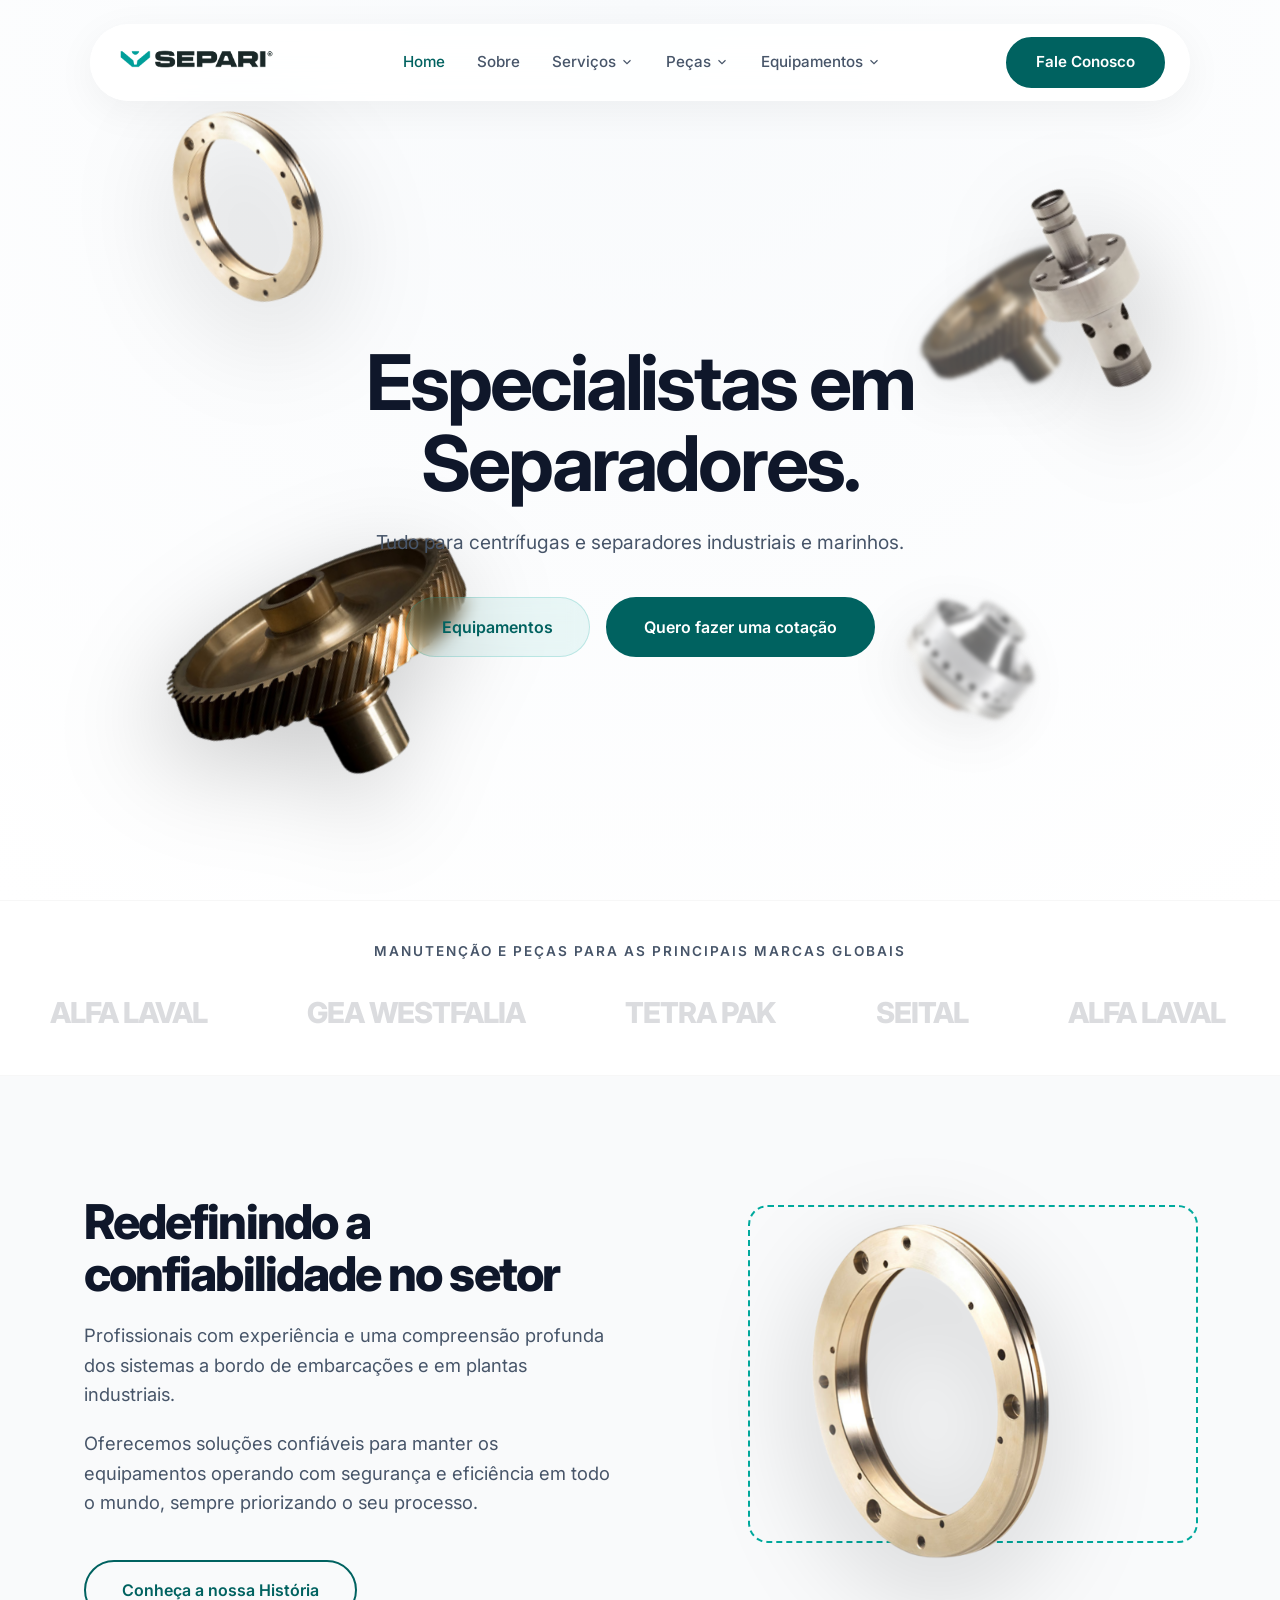
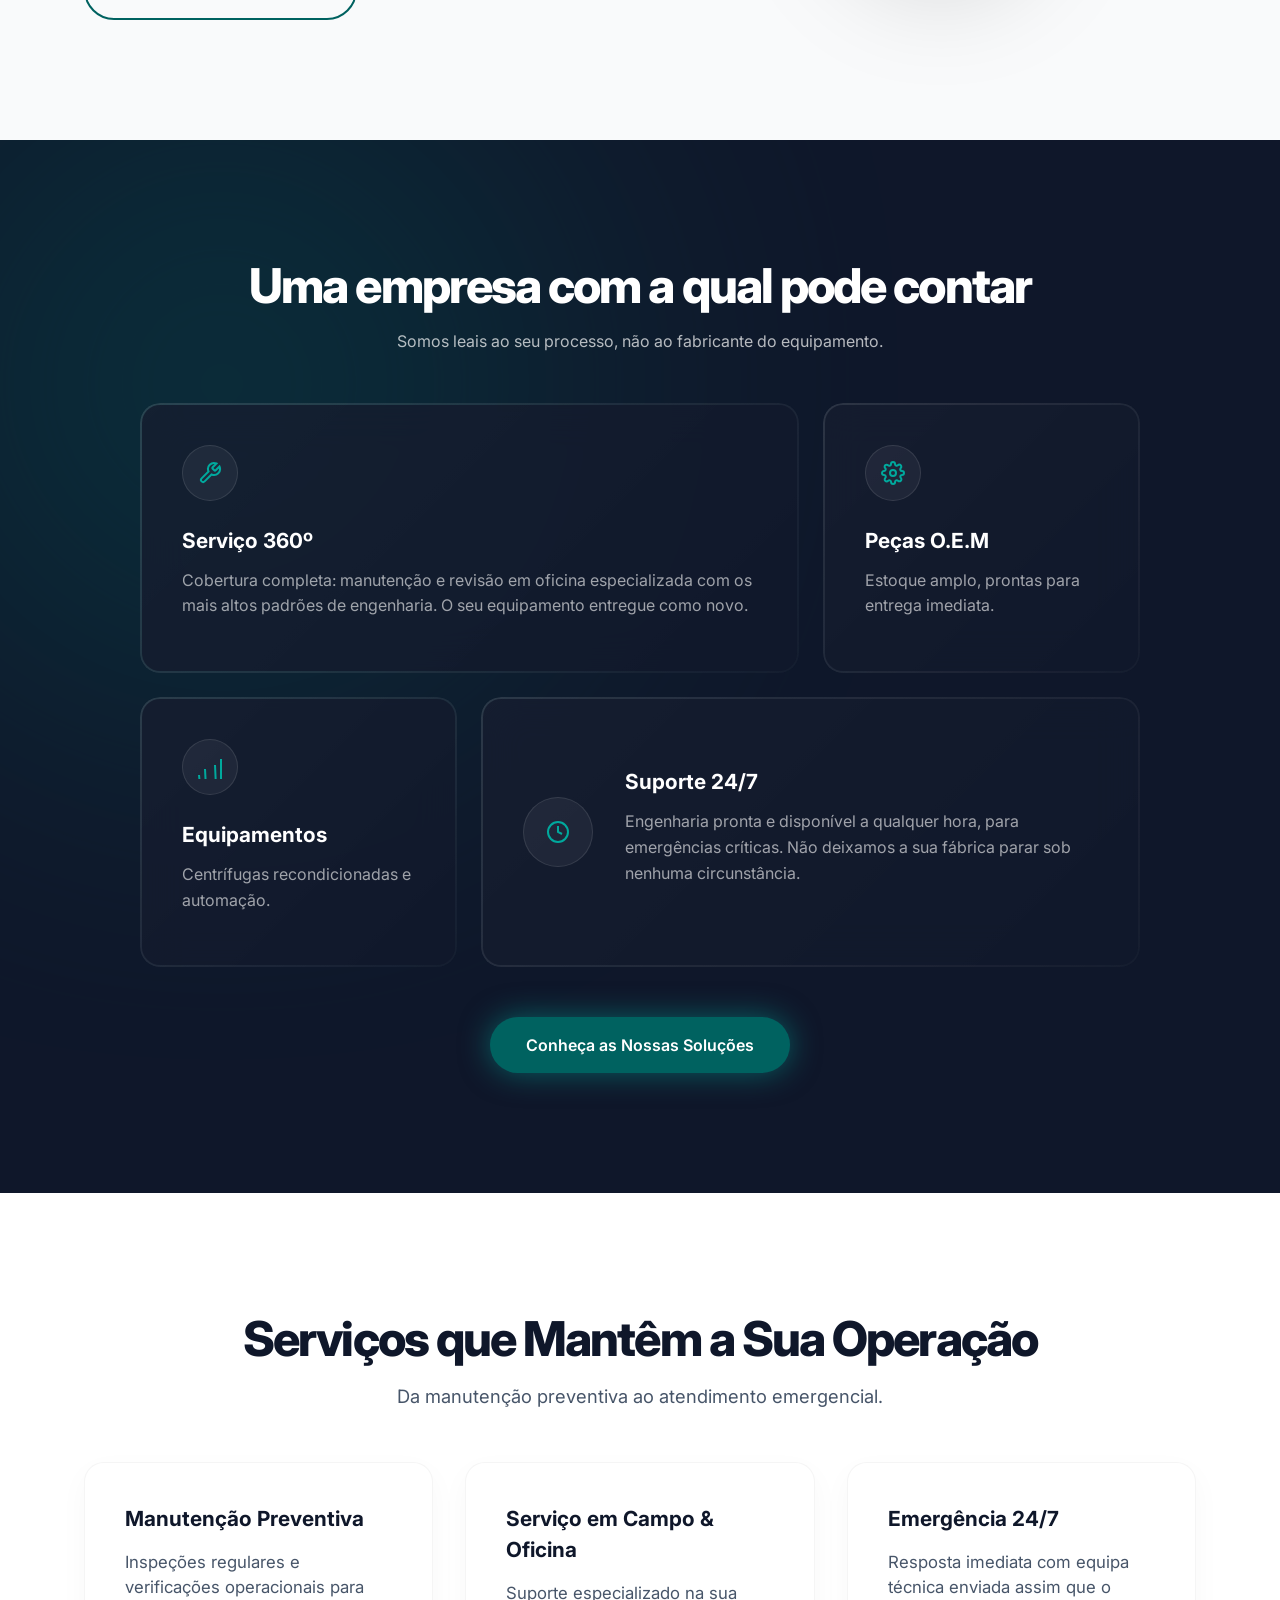
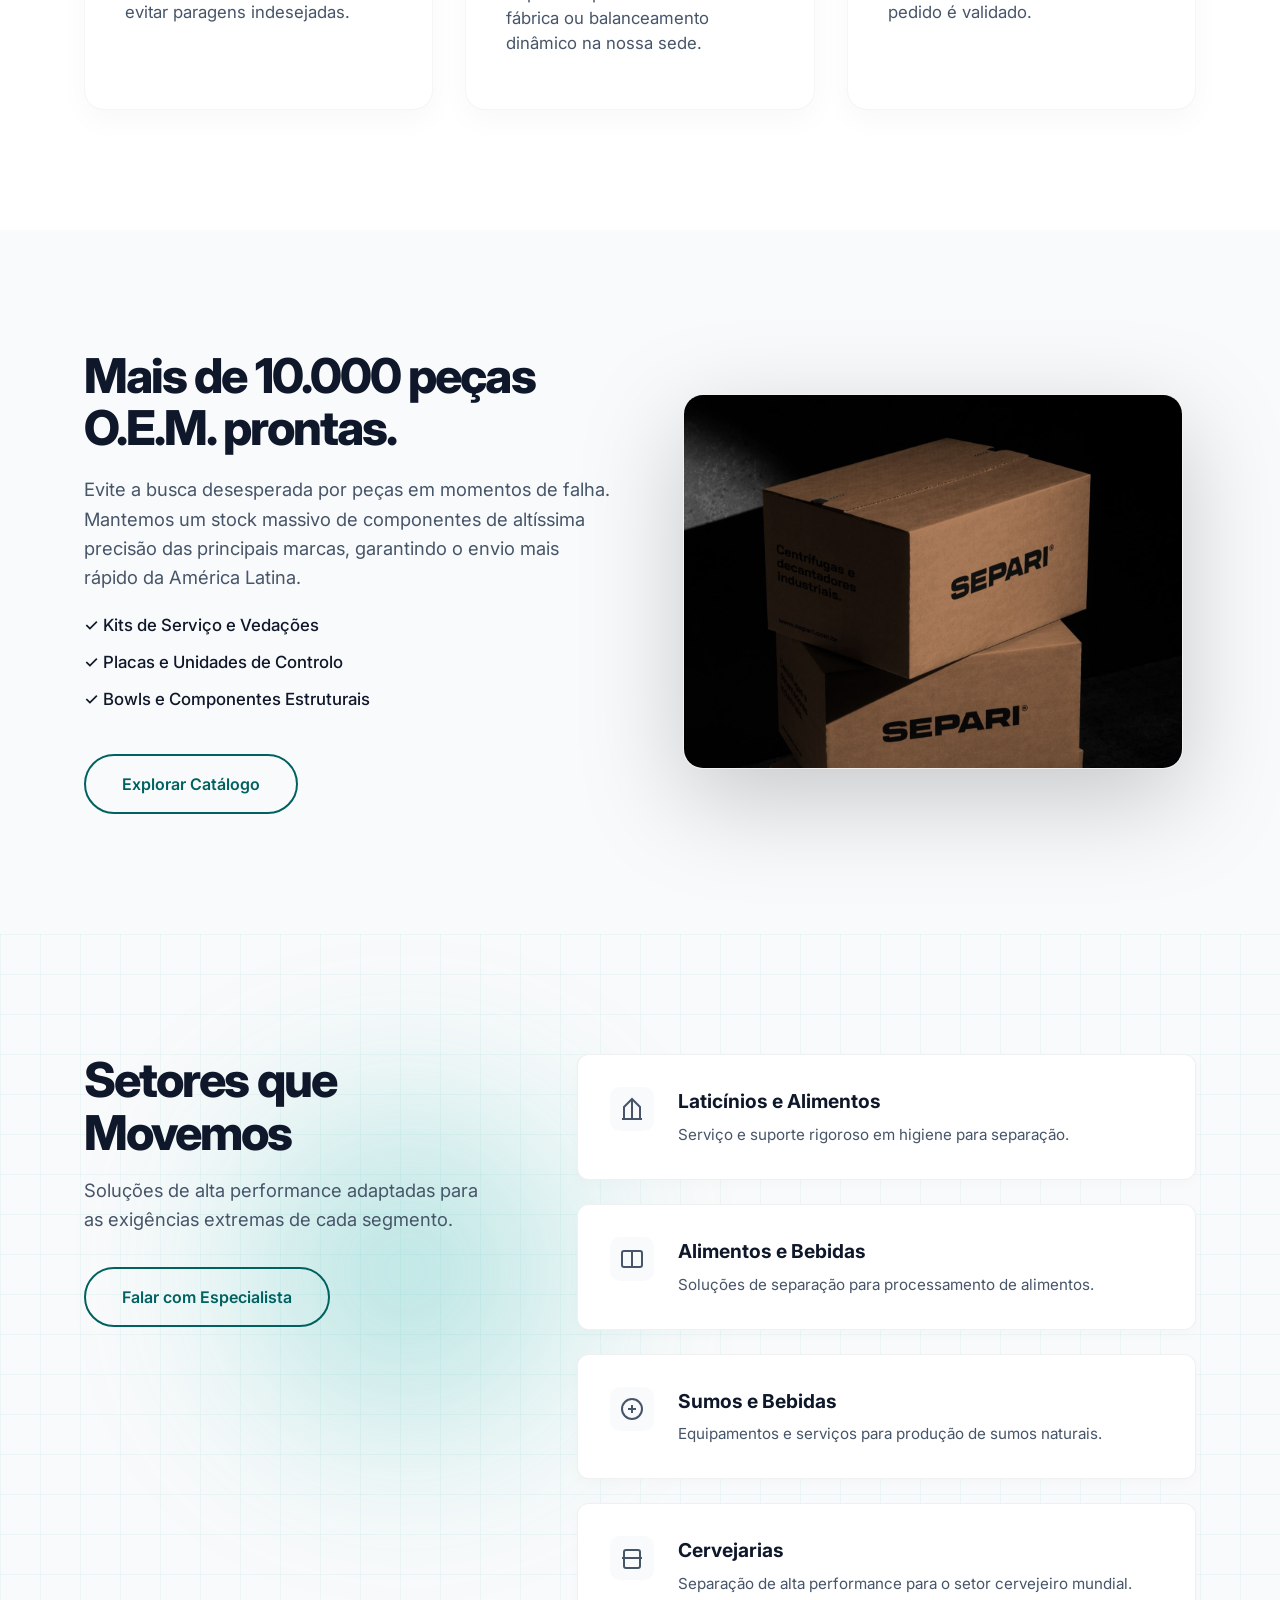
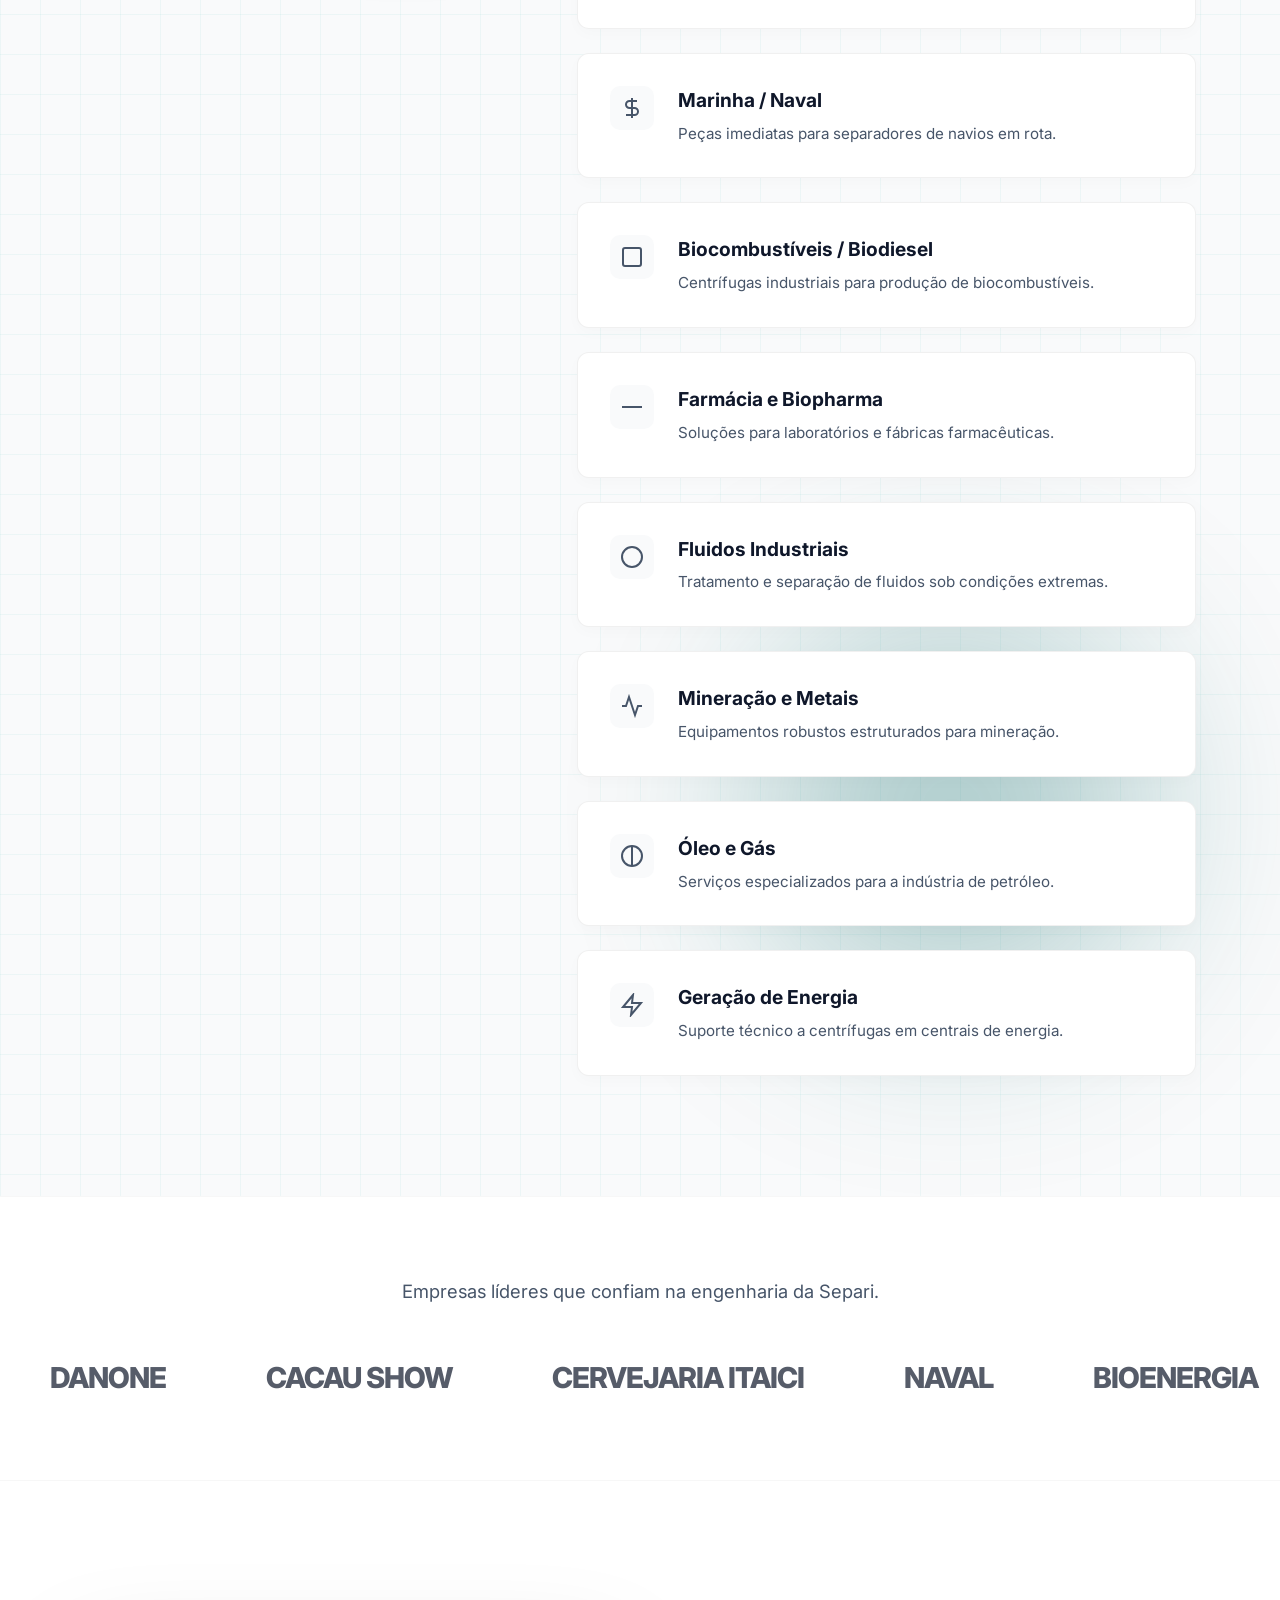
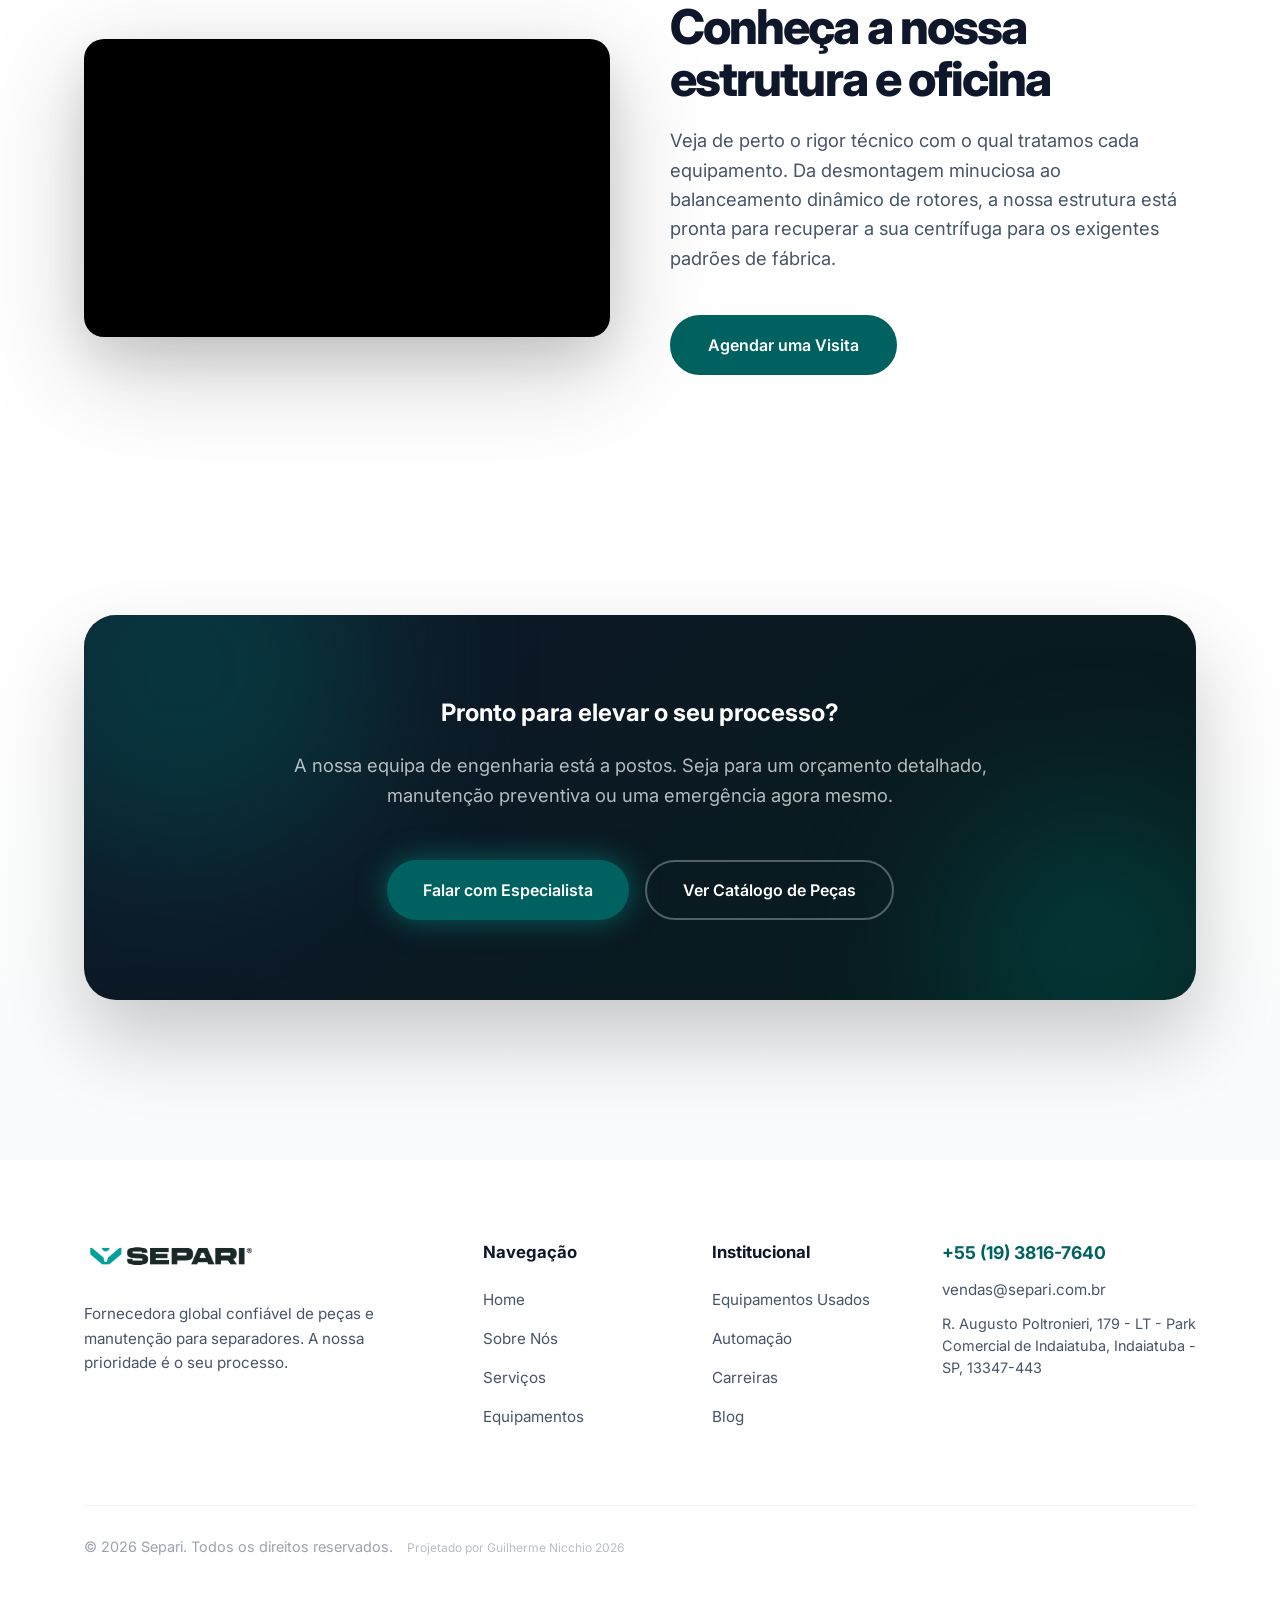
==== index.html @ a2885249 "first" ====
<!DOCTYPE html>
<html lang="pt-BR">
<head>
    <meta charset="UTF-8">
    <meta name="viewport" content="width=device-width, initial-scale=1.0">
    <title>Separi</title>
    <link href="https://fonts.googleapis.com/css2?family=Inter:wght@300;400;500;600;700;800&display=swap" rel="stylesheet">
    <link rel="stylesheet" href="style.css">
</head>
<body>

    <header class="navbar-wrapper">
        <div class="navbar" id="main-nav">
            <div class="logo">
                <a href="index.html"><img src="Separi-logo1.png" alt="Separi Logo"></a>
            </div>
            
            <nav class="nav-links" id="nav-links">
                <a href="index.html" class="nav-item" style="color: var(--teal-dark);">Home</a>
                <a href="sobre.html" class="nav-item">Sobre</a>
                
                <div class="dropdown">
                    <div class="nav-item dropdown-toggle">
                        <a href="servicos.html">Serviços</a>
                        <svg width="14" height="14" viewBox="0 0 24 24" fill="none" stroke="currentColor" stroke-width="2" class="caret"><polyline points="6 9 12 15 18 9"></polyline></svg>
                    </div>
                    <div class="dropdown-menu">
                        <a href="servicos.html#preventiva">Manutenção Preventiva</a>
                        <a href="servicos.html#revisao">Revisão Geral</a>
                        <a href="servicos.html#campo-oficina">Campo & Oficina</a>
                        <a href="servicos.html#emergencia">Emergência 24/7</a>
                    </div>
                </div>

                <div class="dropdown">
                    <div class="nav-item dropdown-toggle">
                        <a href="equipamentos.html#pecas">Peças</a>
                        <svg width="14" height="14" viewBox="0 0 24 24" fill="none" stroke="currentColor" stroke-width="2" class="caret"><polyline points="6 9 12 15 18 9"></polyline></svg>
                    </div>
                    <div class="dropdown-menu">
                        <a href="equipamentos.html#pecas">Alfa Laval</a>
                        <a href="equipamentos.html#pecas">GEA Westfalia</a>
                        <a href="equipamentos.html#pecas">Tetra Pak</a>
                        <a href="equipamentos.html#pecas">Seital</a>
                    </div>
                </div>
                
                <div class="dropdown">
                    <div class="nav-item dropdown-toggle">
                        <a href="equipamentos.html">Equipamentos</a>
                        <svg width="14" height="14" viewBox="0 0 24 24" fill="none" stroke="currentColor" stroke-width="2" class="caret"><polyline points="6 9 12 15 18 9"></polyline></svg>
                    </div>
                    <div class="dropdown-menu">
                        <a href="equipamentos.html#recondicionados">Recondicionados</a>
                        <a href="equipamentos.html#locacao">Locação de Bowls</a>
                        <a href="equipamentos.html#automacao">Automação</a>
                    </div>
                </div>

                <a href="https://wa.me/551938167640" target="_blank" class="btn btn-primary btn-sm mobile-only-btn">Fale Conosco</a>
            </nav>

            <div class="nav-actions">
                <a href="https://wa.me/551938167640" target="_blank" class="btn btn-primary btn-sm desktop-only-btn">Fale Conosco</a>
            </div>

            <div class="menu-toggle" id="mobile-menu">
                <span class="bar"></span>
                <span class="bar"></span>
                <span class="bar"></span>
            </div>
        </div>
    </header>

    <section id="home" class="hero">
        <div class="parallax-wrapper wrap-a parallax" data-speed="-1.2">
            <img src="5.jpg" alt="Peça 1" class="floating-img float-1 shadow-deep" style="border-radius: 50%;">
        </div>
        <div class="parallax-wrapper wrap-b parallax" data-speed="1.5">
            <img src="2.png" alt="Peça 2" class="floating-img float-2 shadow-deep blur-sm">
        </div>
        <div class="parallax-wrapper wrap-c parallax" data-speed="-1.8">
            <img src="2.png" alt="Peça 3" class="floating-img float-3 shadow-deep">
        </div>
        <div class="parallax-wrapper wrap-d parallax" data-speed="1.2">
            <img src="6.png" alt="Peça 4" class="floating-img float-4 shadow-deep">
        </div>
        <div class="parallax-wrapper wrap-e parallax" data-speed="0.8">
            <img src="3.png" alt="Peça Decorativa" class="floating-img float-1 shadow-deep blur-sm">
        </div>

        <div class="container hero-content">
            <div class="hero-text reveal">
                <h1>Especialistas em Separadores.</h1>
                <p>Tudo para centrífugas e separadores industriais e marinhos.</p>
                <div class="hero-ctas mt-20">
                    <a href="equipamentos.html" class="btn btn-glass highlight">Equipamentos</a>
                    <a href="https://wa.me/551938167640" target="_blank" class="btn btn-primary">Quero fazer uma cotação</a>
                </div>
            </div>
        </div>
    </section>

    <section class="brands-carousel">
        <div class="container">
            <p class="carousel-title reveal">Manutenção e peças para as principais marcas globais</p>
        </div>
        <div class="carousel-track-container reveal">
            <div class="carousel-track">
                <div class="carousel-content">
                    <div class="brand-item">ALFA LAVAL</div>
                    <div class="brand-item">GEA WESTFALIA</div>
                    <div class="brand-item">TETRA PAK</div>
                    <div class="brand-item">SEITAL</div>
                </div>
                <div class="carousel-content">
                    <div class="brand-item">ALFA LAVAL</div>
                    <div class="brand-item">GEA WESTFALIA</div>
                    <div class="brand-item">TETRA PAK</div>
                    <div class="brand-item">SEITAL</div>
                </div>
            </div>
        </div>
    </section>

    <section id="sobre" class="section-padding bg-gray-light">
        <div class="container grid-2 align-center reveal gap-60">
            <div class="text-block">
                <h2 class="section-title">Redefinindo a confiabilidade no setor</h2>
                <p class="text-lg mt-20">Profissionais com experiência e uma compreensão profunda dos sistemas a bordo de embarcações e em plantas industriais.</p>
                <p class="text-lg mt-20">Oferecemos soluções confiáveis para manter os equipamentos operando com segurança e eficiência em todo o mundo, sempre priorizando o seu processo.</p>
                <a href="sobre.html" class="btn btn-outline mt-30 w-100-mobile">Conheça a nossa História</a>
            </div>
            <div class="about-image-wrapper">
                <img src="5.jpg" alt="Estrutura Separi" class="about-main-img shadow-deep">
                <div class="about-decorator"></div>
            </div>
        </div>
    </section>

    <section id="valor" class="value-prop section-padding">
        <div class="value-bg-shape"></div>
        <div class="container value-container">
            <div class="value-text reveal text-center">
                <h2 class="section-title text-white">Uma empresa com a qual pode contar</h2>
                <p class="text-white-muted mb-50 max-width-text">Somos leais ao seu processo, não ao fabricante do equipamento.</p>
            </div>

            <div class="bento-grid bento-staggered" id="home-bento">
                <div class="bento-item bento-large reveal glass-panel card-stagger-1" style="transition-delay: 0.1s;">
                    <div class="bento-content">
                        <div class="icon-circle"><svg viewBox="0 0 24 24" fill="none" stroke="currentColor" stroke-width="2"><path d="M14.7 6.3a1 1 0 0 0 0 1.4l1.6 1.6a1 1 0 0 0 1.4 0l3.77-3.77a6 6 0 0 1-7.94 7.94l-6.91 6.91a2.12 2.12 0 0 1-3-3l6.91-6.91a6 6 0 0 1 7.94-7.94l-3.76 3.76z"></path></svg></div>
                        <h3>Serviço 360º</h3>
                        <p>Cobertura completa: manutenção e revisão em oficina especializada com os mais altos padrões de engenharia. O seu equipamento entregue como novo.</p>
                    </div>
                    <div class="bento-glow"></div>
                </div>

                <div class="bento-item bento-small-1 reveal glass-panel card-stagger-2" style="transition-delay: 0.2s;">
                    <div class="bento-content">
                        <div class="icon-circle"><svg viewBox="0 0 24 24" fill="none" stroke="currentColor" stroke-width="2"><circle cx="12" cy="12" r="3"></circle><path d="M19.4 15a1.65 1.65 0 0 0 .33 1.82l.06.06a2 2 0 0 1 0 2.83 2 2 0 0 1-2.83 0l-.06-.06a1.65 1.65 0 0 0-1.82-.33 1.65 1.65 0 0 0-1 1.51V21a2 2 0 0 1-2 2 2 2 0 0 1-2-2v-.09A1.65 1.65 0 0 0 9 19.4a1.65 1.65 0 0 0-1.82.33l-.06.06a2 2 0 0 1-2.83 0 2 2 0 0 1 0-2.83l.06-.06a1.65 1.65 0 0 0 .33-1.82 1.65 1.65 0 0 0-1.51-1H3a2 2 0 0 1-2-2 2 2 0 0 1 2-2h.09A1.65 1.65 0 0 0 4.6 9a1.65 1.65 0 0 0-.33-1.82l-.06-.06a2 2 0 0 1 0-2.83 2 2 0 0 1 2.83 0l.06.06a1.65 1.65 0 0 0 1.82.33H9a1.65 1.65 0 0 0 1-1.51V3a2 2 0 0 1 2-2 2 2 0 0 1 2 2v.09a1.65 1.65 0 0 0 1 1.51 1.65 1.65 0 0 0 1.82-.33l.06-.06a2 2 0 0 1 2.83 0 2 2 0 0 1 0 2.83l-.06.06a1.65 1.65 0 0 0-.33 1.82V9a1.65 1.65 0 0 0 1.51 1H21a2 2 0 0 1 2 2 2 2 0 0 1-2 2h-.09a1.65 1.65 0 0 0-1.51 1z"></path></svg></div>
                        <h3>Peças O.E.M</h3>
                        <p>Estoque amplo, prontas para entrega imediata.</p>
                    </div>
                    <div class="bento-glow"></div>
                </div>

                <div class="bento-item bento-small-2 reveal glass-panel card-stagger-3" style="transition-delay: 0.3s;">
                    <div class="bento-content">
                        <div class="icon-circle"><svg viewBox="0 0 24 24" fill="none" stroke="currentColor" stroke-width="2"><polyline points="23 4 23 140 17 10"></polyline><polyline points="1 20 14 146 7 14"></polyline><path d="M3.51 9a9 9 0 4 5 20.49 15"></path></svg></div>
                        <h3>Equipamentos</h3>
                        <p>Centrífugas recondicionadas e automação.</p>
                    </div>
                    <div class="bento-glow"></div>
                </div>

                <div class="bento-item bento-wide reveal glass-panel card-stagger-4" style="transition-delay: 0.4s;">
                    <div class="bento-content flex-row">
                        <div class="icon-circle flex-shrink"><svg viewBox="0 0 24 24" fill="none" stroke="currentColor" stroke-width="2"><circle cx="12" cy="12" r="10"></circle><polyline points="12 6 12 12 16 14"></polyline></svg></div>
                        <div>
                            <h3>Suporte 24/7</h3>
                            <p>Engenharia pronta e disponível a qualquer hora, para emergências críticas. Não deixamos a sua fábrica parar sob nenhuma circunstância.</p>
                        </div>
                    </div>
                    <div class="bento-glow"></div>
                </div>
            </div>
            
            <div class="text-center mt-50 reveal" style="position: relative; z-index: 2;">
                <a href="servicos.html" class="btn btn-primary shadow-glow w-100-mobile">Conheça as Nossas Soluções</a>
            </div>
        </div>
    </section>

    <section id="servicos" class="section-padding">
        <div class="container reveal">
            <div class="text-center mb-50">
                <h2 class="section-title">Serviços que Mantêm a Sua Operação</h2>
                <p class="max-width-text text-lg">Da manutenção preventiva ao atendimento emergencial.</p>
            </div>
            <div class="grid-3">
                <div class="webflow-card border-hover">
                    <h4>Manutenção Preventiva</h4>
                    <p>Inspeções regulares e verificações operacionais para evitar paragens indesejadas.</p>
                </div>
                <div class="webflow-card border-hover">
                    <h4>Serviço em Campo & Oficina</h4>
                    <p>Suporte especializado na sua fábrica ou balanceamento dinâmico na nossa sede.</p>
                </div>
                <div class="webflow-card border-hover">
                    <h4>Emergência 24/7</h4>
                    <p>Resposta imediata com equipa técnica enviada assim que o pedido é validado.</p>
                </div>
            </div>
        </div>
    </section>

    <section id="pecas" class="section-padding bg-gray-light">
        <div class="container grid-2 align-center reveal gap-60">
            <div class="text-block">
                <h2 class="section-title">Mais de 10.000 peças O.E.M. prontas.</h2>
                <p class="text-lg mt-20">Evite a busca desesperada por peças em momentos de falha. Mantemos um stock massivo de componentes de altíssima precisão das principais marcas, garantindo o envio mais rápido da América Latina.</p>
                <div class="checklist mt-20">
                    <p>✓ Kits de Serviço e Vedações</p>
                    <p>✓ Placas e Unidades de Controlo</p>
                    <p>✓ Bowls e Componentes Estruturais</p>
                </div>
                <a href="https://wa.me/551938167640" target="_blank" class="btn btn-outline mt-30 w-100-mobile">Explorar Catálogo</a>
            </div>
            <div class="image-block proportion-box border-dark shadow-deep">
                <div class="placeholder-art">
                    <img src="caixa.jpg" alt="Peças Separi" width="100%" style="object-fit: cover; height: 100%;">
                </div>
            </div>
        </div>
    </section>

    <section id="setores" class="section-padding relative-section" style="overflow: visible;">
        <div class="bg-layer" style="position: absolute; inset: 0; overflow: hidden; z-index: 0;">
            <div class="sectors-bg-pattern"></div>
            <div class="tech-orb tech-orb-1"></div>
            <div class="tech-orb tech-orb-2"></div>
        </div>

        <div class="container sectors-sticky-layout relative-z">
            <div class="sticky-sidebar reveal">
                <h2 class="section-title">Setores que Movemos</h2>
                <p class="text-lg">Soluções de alta performance adaptadas para as exigências extremas de cada segmento.</p>
                <a href="https://wa.me/551938167640" target="_blank" class="btn btn-outline mt-20 hidden-mobile">Falar com Especialista</a>
            </div>

            <div class="scrolling-content">
                <div class="sector-list-item scroll-glow-item">
                    <div class="icon-svg"><svg viewBox="0 0 24 24" fill="none" stroke="currentColor" stroke-width="2"><path d="M2 22h20"></path><path d="M12 2v20"></path><path d="M4 22V10l8-8 8 8v12"></path></svg></div>
                    <div><h4>Laticínios e Alimentos</h4><p>Serviço e suporte rigoroso em higiene para separação.</p></div>
                </div>
                <div class="sector-list-item scroll-glow-item">
                    <div class="icon-svg"><svg viewBox="0 0 24 24" fill="none" stroke="currentColor" stroke-width="2"><rect x="2" y="4" width="20" height="16" rx="2"></rect><path d="M12 4v16"></path></svg></div>
                    <div><h4>Alimentos e Bebidas</h4><p>Soluções de separação para processamento de alimentos.</p></div>
                </div>
                <div class="sector-list-item scroll-glow-item">
                    <div class="icon-svg"><svg viewBox="0 0 24 24" fill="none" stroke="currentColor" stroke-width="2"><circle cx="12" cy="12" r="10"></circle><path d="M12 8v8"></path><path d="M8 12h8"></path></svg></div>
                    <div><h4>Sumos e Bebidas</h4><p>Equipamentos e serviços para produção de sumos naturais.</p></div>
                </div>
                <div class="sector-list-item scroll-glow-item">
                    <div class="icon-svg"><svg viewBox="0 0 24 24" fill="none" stroke="currentColor" stroke-width="2"><path d="M2 12h20"></path><path d="M20 12v8a2 2 0 0 1-2 2H6a2 2 0 0 1-2-2v-8"></path><path d="M4 12V6a2 2 0 0 1 2-2h12a2 2 0 0 1 2 2v6"></path></svg></div>
                    <div><h4>Cervejarias</h4><p>Separação de alta performance para o setor cervejeiro mundial.</p></div>
                </div>
                <div class="sector-list-item scroll-glow-item">
                    <div class="icon-svg"><svg viewBox="0 0 24 24" fill="none" stroke="currentColor" stroke-width="2"><path d="M12 2v20"></path><path d="M17 5H9.5a3.5 3.5 0 0 0 0 7h5a3.5 3.5 0 0 1 0 7H6"></path></svg></div>
                    <div><h4>Marinha / Naval</h4><p>Peças imediatas para separadores de navios em rota.</p></div>
                </div>
                <div class="sector-list-item scroll-glow-item">
                    <div class="icon-svg"><svg viewBox="0 0 24 24" fill="none" stroke="currentColor" stroke-width="2"><rect x="3" y="3" width="18" height="18" rx="2" ry="2"></rect></svg></div>
                    <div><h4>Biocombustíveis / Biodiesel</h4><p>Centrífugas industriais para produção de biocombustíveis.</p></div>
                </div>
                <div class="sector-list-item scroll-glow-item">
                    <div class="icon-svg"><svg viewBox="0 0 24 24" fill="none" stroke="currentColor" stroke-width="2"><path d="M2 12h20"></path><path d="M2 12h20"></path></svg></div>
                    <div><h4>Farmácia e Biopharma</h4><p>Soluções para laboratórios e fábricas farmacêuticas.</p></div>
                </div>
                <div class="sector-list-item scroll-glow-item">
                    <div class="icon-svg"><svg viewBox="0 0 24 24" fill="none" stroke="currentColor" stroke-width="2"><circle cx="12" cy="12" r="10"></circle></svg></div>
                    <div><h4>Fluidos Industriais</h4><p>Tratamento e separação de fluidos sob condições extremas.</p></div>
                </div>
                <div class="sector-list-item scroll-glow-item">
                    <div class="icon-svg"><svg viewBox="0 0 24 24" fill="none" stroke="currentColor" stroke-width="2"><polyline points="22 12 18 12 15 21 9 3 6 12 2 12"></polyline></svg></div>
                    <div><h4>Mineração e Metais</h4><p>Equipamentos robustos estruturados para mineração.</p></div>
                </div>
                <div class="sector-list-item scroll-glow-item">
                    <div class="icon-svg"><svg viewBox="0 0 24 24" fill="none" stroke="currentColor" stroke-width="2"><circle cx="12" cy="12" r="10"></circle><path d="M12 2v20"></path></svg></div>
                    <div><h4>Óleo e Gás</h4><p>Serviços especializados para a indústria de petróleo.</p></div>
                </div>
                <div class="sector-list-item scroll-glow-item">
                    <div class="icon-svg"><svg viewBox="0 0 24 24" fill="none" stroke="currentColor" stroke-width="2"><polygon points="13 2 3 14 12 14 11 22 21 10 12 10 13 2"></polygon></svg></div>
                    <div><h4>Geração de Energia</h4><p>Suporte técnico a centrífugas em centrais de energia.</p></div>
                </div>
            </div>
        </div>
    </section>

    <section class="brands-carousel bg-gray-light" style="padding: 80px 0;">
        <div class="container">
            <p class="text-center mb-50 reveal max-width-text text-lg">Empresas líderes que confiam na engenharia da Separi.</p>
        </div>
        <div class="carousel-track-container reveal">
            <div class="carousel-track track-clients">
                <div class="carousel-content">
                    <div class="client-item">DANONE</div>
                    <div class="client-item">CACAU SHOW</div>
                    <div class="client-item">CERVEJARIA ITAICI</div>
                    <div class="client-item">NAVAL</div>
                    <div class="client-item">BIOENERGIA</div>
                </div>
                <div class="carousel-content">
                    <div class="client-item">DANONE</div>
                    <div class="client-item">CACAU SHOW</div>
                    <div class="client-item">CERVEJARIA ITAICI</div>
                    <div class="client-item">NAVAL</div>
                    <div class="client-item">BIOENERGIA</div>
                </div>
            </div>
        </div>
    </section>

    <section id="video-tour" class="section-padding">
        <div class="container grid-2 align-center gap-60 reveal">
            <div class="video-container shadow-deep">
                <iframe src="" title="YouTube video player" frameborder="0" allow="accelerometer; autoplay; clipboard-write; encrypted-media; gyroscope; picture-in-picture; web-share" referrerpolicy="strict-origin-when-cross-origin" allowfullscreen></iframe>
            </div>
            <div class="text-block">
                <h2 class="section-title">Conheça a nossa estrutura e oficina</h2>
                <p class="text-lg mt-20">Veja de perto o rigor técnico com o qual tratamos cada equipamento. Da desmontagem minuciosa ao balanceamento dinâmico de rotores, a nossa estrutura está pronta para recuperar a sua centrífuga para os exigentes padrões de fábrica.</p>
                <a href="https://wa.me/551938167640" target="_blank" class="btn btn-primary mt-30 w-100-mobile">Agendar uma Visita</a>
            </div>
        </div>
    </section>

    <section id="contato" class="final-cta-wrapper section-padding">
        <div class="container">
            <div class="cta-overlay-card reveal">
                <div class="cta-content">
                    <h2 class="text-white">Pronto para elevar o seu processo?</h2>
                    <p class="text-white-muted text-lg mt-20 max-width-text">A nossa equipa de engenharia está a postos. Seja para um orçamento detalhado, manutenção preventiva ou uma emergência agora mesmo.</p>
                    <div class="cta-buttons mt-50">
                        <a href="https://wa.me/551938167640" target="_blank" class="btn btn-primary shadow-glow w-100-mobile">Falar com Especialista</a>
                        <a href="equipamentos.html#pecas" class="btn btn-outline-light w-100-mobile">Ver Catálogo de Peças</a>
                    </div>
                </div>
                <div class="cta-decoration">
                    <div class="circle-dec circle-1"></div>
                    <div class="circle-dec circle-2"></div>
                </div>
            </div>
        </div>
    </section>

    <footer class="site-footer">
        <div class="container">
            <div class="footer-grid">
                <div class="footer-brand">
                    <img src="Separi-logo1.png" alt="Separi Logo" class="footer-logo">
                    <p>Fornecedora global confiável de peças e manutenção para separadores. A nossa prioridade é o seu processo.</p>
                </div>
                
                <div class="footer-links">
                    <h4>Navegação</h4>
                    <a href="index.html">Home</a>
                    <a href="sobre.html">Sobre Nós</a>
                    <a href="servicos.html">Serviços</a>
                    <a href="equipamentos.html">Equipamentos</a>
                </div>

                <div class="footer-links">
                    <h4>Institucional</h4>
                    <a href="equipamentos.html#recondicionados">Equipamentos Usados</a>
                    <a href="equipamentos.html#automacao">Automação</a>
                    <a href="#">Carreiras</a>
                    <a href="#">Blog</a>
                </div>

                <div class="footer-contact">
                   
                    <p><a href="https://wa.me/551938167640" target="_blank" style="color: var(--teal-dark); font-size: 1.1rem; font-weight: 700;">+55 (19) 3816-7640</a></p>
                    <p>vendas@separi.com.br</p>
                    <p style="font-size: 0.9rem;">R. Augusto Poltronieri, 179 - LT - Park Comercial de Indaiatuba, Indaiatuba - SP, 13347-443</p>
                </div>
            </div>
            
            <div class="footer-bottom">
                <p>© 2026 Separi. Todos os direitos reservados. <span class="footer-credit">Projetado por Guilherme Nicchio 2026</span></p>
            </div>
        </div>
    </footer>

    <script src="script.js"></script>
</body>
</html>
---- style.css ----
/* --- VARIÁVEIS E BASE --- */
:root {
    --teal-dark: #006260;
    --teal-light: #00A99D;
    --cream: #F4F0E6;
    --gray-light: #F9FAFB; 
    --grey-dark: #0F172A;
    --white: #ffffff;
    --text-light: #475569;
    --radius-xl: 32px;
    --radius-lg: 20px;
    --radius-md: 12px;
    --radius-pill: 100px;
}

* { margin: 0; padding: 0; box-sizing: border-box; font-family: 'Inter', sans-serif; }
body { background-color: var(--white); color: var(--grey-dark); line-height: 1.5; scroll-behavior: smooth;}
a { text-decoration: none; color: inherit; }
p { margin-bottom: 12px; }

/* UTILS */
.container { max-width: 1240px; margin: 0 auto; padding: 0 5%; }
.section-padding { padding: 120px 0; }
.bg-white { background-color: var(--white); }
.bg-gray-light { background-color: var(--gray-light); }
.bg-grey-dark { background-color: var(--grey-dark); }
.text-center { text-align: center; }
.text-left { text-align: left !important; }
.font-semibold { font-weight: 600; }
.mt-20 { margin-top: 20px; }
.mt-30 { margin-top: 30px; }
.mt-50 { margin-top: 50px; }
.mb-20 { margin-bottom: 20px; }
.mb-30 { margin-bottom: 30px; }
.mb-50 { margin-bottom: 50px; }
.p-40 { padding: 40px; }
.text-lg { font-size: 1.15rem; line-height: 1.6; color: var(--text-light); }
.max-width-text { max-width: 750px; margin-left: auto; margin-right: auto; }
.text-white { color: var(--white); }
.text-white-muted { color: rgba(255,255,255,0.7); }
.text-grey-dark { color: var(--grey-dark); }
.text-teal-dark { color: var(--teal-dark); }
.relative-section { position: relative; overflow: hidden; }
.relative-z { position: relative; z-index: 2; }
.justify-start { justify-content: flex-start !important; }

/* Visibilidade Desktop/Mobile */
.mobile-only-btn { display: none !important; }
.desktop-only-btn { display: inline-flex !important; }
.show-mobile-only { display: none; }
.hidden-mobile { display: inline-flex; }

/* --- TIPOGRAFIA --- */
h1, h2, h3, h4 { color: var(--grey-dark); }
h1 span { color: var(--teal-dark); }
.section-title { font-size: clamp(2.2rem, 4vw, 3rem); font-weight: 800; margin-bottom: 16px; letter-spacing: -0.04em; line-height: 1.1;}
.text-gradient { background: linear-gradient(135deg, var(--teal-light), var(--teal-dark)); -webkit-background-clip: text; -webkit-text-fill-color: transparent; }

/* --- COMPONENTES --- */
.badge-outline { display: inline-block; padding: 6px 16px; border: 1px solid rgba(0, 169, 157, 0.3); color: var(--teal-dark); font-size: 0.85rem; font-weight: 600; text-transform: uppercase; letter-spacing: 1px; border-radius: var(--radius-pill); background: rgba(0, 169, 157, 0.05); }
.check-svg { width: 20px; height: 20px; color: var(--teal-dark); margin-right: 8px; vertical-align: middle;}

/* --- BOTÕES --- */
.btn { display: inline-flex; align-items: center; justify-content: center; padding: 16px 36px; border-radius: var(--radius-pill); font-weight: 600; transition: all 0.3s cubic-bezier(0.4, 0, 0.2, 1); cursor: pointer; text-align: center;}
.btn-sm { padding: 12px 28px; font-size: 0.95rem; }
.btn-primary { background-color: var(--teal-dark); color: var(--white); border: 2px solid var(--teal-dark); }
.btn-primary:hover { background-color: var(--teal-light); border-color: var(--teal-light); transform: translateY(-3px); box-shadow: 0 10px 25px rgba(0, 169, 157, 0.2); }
.btn-outline { border: 2px solid var(--teal-dark); color: var(--teal-dark); background: transparent; }
.btn-outline:hover { background-color: var(--teal-dark); color: var(--white); }
.btn-outline-light { border: 2px solid rgba(255,255,255,0.3); color: var(--white); background: transparent; }
.btn-outline-light:hover { background-color: var(--white); color: var(--teal-dark); }
.shadow-glow { box-shadow: 0 0 30px rgba(0, 169, 157, 0.5); border: none; }
.shadow-glow:hover { box-shadow: 0 0 50px rgba(0, 169, 157, 0.8); transform: translateY(-3px);}
.btn-glass { background: rgba(255, 255, 255, 0.1); backdrop-filter: blur(10px); border: 1px solid rgba(255, 255, 255, 0.2); color: var(--teal-dark); }
.btn-glass.highlight { background: rgba(0, 169, 157, 0.08); border: 1px solid rgba(0, 169, 157, 0.2); }
.btn-glass:hover { background: rgba(0, 169, 157, 0.15); }

/* --- HEADER & MENU --- */
.navbar-wrapper { position: fixed; top: 24px; left: 0; width: 100%; z-index: 1000; display: flex; justify-content: center; pointer-events: none; transition: top 0.4s ease; }
.navbar { pointer-events: auto; background: rgba(255, 255, 255, 0.85); backdrop-filter: blur(20px); width: 90%; max-width: 1100px; padding: 12px 24px; border-radius: var(--radius-pill); display: flex; justify-content: space-between; align-items: center; box-shadow: 0 10px 40px rgba(0,0,0,0.05); border: 1px solid rgba(255,255,255,0.8); transition: all 0.4s cubic-bezier(0.16, 1, 0.3, 1); position: relative; }
.navbar.scrolled { width: 100%; max-width: 100%; border-radius: 0; padding: 16px 5%; border: none; border-bottom: 1px solid rgba(0,0,0,0.05); background: rgba(255, 255, 255, 0.95); }
.navbar-wrapper.scrolled-wrap { top: 0; }
.logo img { height: 30px; }
.nav-links { display: flex; gap: 32px; font-weight: 500; font-size: 0.95rem; color: var(--text-light); align-items: center; }
.menu-toggle { display: none; flex-direction: column; gap: 5px; cursor: pointer; padding: 5px; z-index: 1001; margin-left: auto; }
.menu-toggle .bar { width: 24px; height: 2px; background-color: var(--teal-dark); transition: 0.3s; border-radius: 2px;}

.nav-item { position: relative; color: var(--text-light); transition: 0.3s; padding: 10px 0; display: flex; align-items: center; gap: 4px; cursor: pointer;}
.nav-item::after { content: ''; position: absolute; width: 0; height: 2px; bottom: 5px; left: 0; background-color: var(--teal-dark); transition: width 0.3s ease; }
.nav-item:hover { color: var(--teal-dark); }
.nav-item:hover::after { width: 100%; }

.dropdown { position: relative; }
.dropdown-menu { position: absolute; top: 100%; left: 50%; transform: translate(-50%, 15px); min-width: 220px; background: var(--white); border-radius: var(--radius-md); box-shadow: 0 15px 40px rgba(0,0,0,0.1); opacity: 0; visibility: hidden; transition: all 0.3s ease; padding: 8px 0; border: 1px solid rgba(0,0,0,0.05); z-index: 100;}
.dropdown:hover .dropdown-menu { opacity: 1; visibility: visible; transform: translate(-50%, 0); }
.dropdown-menu a { display: block; padding: 12px 20px; color: var(--text-light); transition: 0.2s; font-size: 0.9rem; }
.dropdown-menu a:hover { background: var(--gray-light); color: var(--teal-dark); padding-left: 25px; }

/* --- HERO SECTIONS --- */
.hero { min-height: 100vh; display: flex; align-items: center; justify-content: center; background: radial-gradient(circle at center top, #F8FAFC 0%, var(--white) 100%); position: relative; overflow: hidden; padding-top: 100px; }
.hero-internal-dark { background: linear-gradient(135deg, var(--grey-dark) 0%, #0d2b2a 100%); min-height: 80vh; padding-top: 140px; padding-bottom: 60px; display: flex; align-items: center;}

.hero-content { position: relative; z-index: 10; display: flex; flex-direction: column; align-items: center; text-align: center; max-width: 900px; }
.hero-text h1 { font-size: clamp(3rem, 6vw, 4.8rem); line-height: 1.05; margin-bottom: 24px; letter-spacing: -0.04em; }
.hero-text p { font-size: 1.2rem; color: var(--text-light); margin-bottom: 40px; max-width: 650px; margin-inline: auto; }
.hero-ctas { display: flex; gap: 16px; justify-content: center; flex-wrap: wrap; width: 100%;}

.breadcrumbs { font-size: 0.95rem; color: rgba(255,255,255,0.6); font-weight: 500;}
.breadcrumbs a { transition: 0.3s; }
.breadcrumbs a:hover { color: var(--white); }
.breadcrumbs .separator { margin: 0 8px; opacity: 0.5; }
.breadcrumbs .current { color: var(--teal-light); }
.text-left-desktop { text-align: left; }
.max-width-text-left { max-width: 600px; }

/* CONTÊINER DA ANIMAÇÃO DE PARTÍCULAS */
.particle-container { position: absolute; right: 0; top: 50%; transform: translateY(-50%); width: 50%; max-width: 650px; aspect-ratio: 1/1; margin: 0; z-index: 1;}
#particleCanvas { width: 100%; height: 100%; display: block; cursor: crosshair;}

/* Imagens Flutuantes (Geral) - IMPORTANTE: z-index 0 e pointer-events none para não bugar o texto! */
.parallax-wrapper { position: absolute; z-index: 0; pointer-events: none; }
.floating-img { width: 100%; height: auto; max-width: 100%; }
.shadow-deep { filter: drop-shadow(0 30px 50px rgba(0,0,0,0.2)); }
.blur-sm { filter: drop-shadow(0 20px 30px rgba(0,0,0,0.1)) blur(2px); opacity: 0.7;}

/* Posições Home */
.wrap-a { width: clamp(150px, 20vw, 250px); top: 10%; left: 10%; transform: rotate(-15deg); }
.wrap-b { width: clamp(120px, 15vw, 180px); top: 25%; right: 15%; transform: rotate(10deg); }
.wrap-c { width: clamp(200px, 25vw, 320px); bottom: 10%; left: 12%; transform: rotate(20deg); }
.wrap-d { width: clamp(140px, 20vw, 240px); top: 18%; right: 5%; transform: rotate(-25deg); }
.wrap-e { width: clamp(100px, 12vw, 160px); bottom: 18%; right: 18%; transform: rotate(40deg); }

/* Posições Equipamentos (Desktop) */
.equip-wrap-a { top: 15%; right: 5%; width: clamp(200px, 25vw, 350px); }
.equip-wrap-b { bottom: 15%; right: 25%; width: clamp(150px, 20vw, 250px); }

@keyframes float1 { 0%, 100% { transform: translateY(0) rotate(0deg); } 50% { transform: translateY(-20px) rotate(4deg); } }
@keyframes float2 { 0%, 100% { transform: translateY(0) rotate(0deg); } 50% { transform: translateY(-15px) rotate(-6deg); } }
.float-1 { animation: float1 7s ease-in-out infinite; }
.float-2 { animation: float2 9s ease-in-out infinite 1s; }
.float-3 { animation: float2 8s ease-in-out infinite 0.5s reverse; }
.float-4 { animation: float1 6s ease-in-out infinite 2s; }

/* --- CARROSSEIS --- */
.brands-carousel { padding: 40px 0; overflow: hidden; border-top: 1px solid rgba(0,0,0,0.03); border-bottom: 1px solid rgba(0,0,0,0.03); background: var(--white);}
.carousel-title { text-align: center; color: var(--text-light); font-size: 0.85rem; text-transform: uppercase; letter-spacing: 2px; margin-bottom: 30px; font-weight: 600;}
.carousel-track-container { width: 100%; overflow: hidden; position: relative; }
.carousel-track { display: flex; width: max-content; animation: scrollCarousel 30s linear infinite; will-change: transform;}
.carousel-content { display: flex; } 
.brand-item { padding: 0 50px; font-size: clamp(1.4rem, 3vw, 1.8rem); font-weight: 800; color: var(--grey-dark); opacity: 0.15; letter-spacing: -1px; }
.track-clients { animation: scrollCarousel 35s linear infinite reverse; }
.client-item { padding: 0 50px; font-size: clamp(1.4rem, 3vw, 1.8rem); font-weight: 800; color: var(--grey-dark); opacity: 0.7; letter-spacing: -1px; }
@keyframes scrollCarousel { 0% { transform: translateX(0); } 100% { transform: translateX(-50%); } }

/* --- GRIDS GERAIS --- */
.grid-2 { display: grid; grid-template-columns: repeat(auto-fit, minmax(320px, 1fr)); gap: 60px; align-items: center; justify-items: center;}
.grid-3 { display: grid; grid-template-columns: repeat(auto-fit, minmax(280px, 1fr)); gap: 32px; }

.about-image-wrapper { position: relative; width: 100%; max-width: 500px; aspect-ratio: 4 / 3; display: flex; align-items: center; justify-content: center; margin: auto;}
.about-main-img { width: 85%; height: 100%; object-fit: cover; border-radius: var(--radius-lg); z-index: 2; position: relative;}
.about-decorator { position: absolute; top: 0; right: 0; width: 90%; height: 90%; border: 2px dashed var(--teal-light); border-radius: var(--radius-lg); z-index: 1; transform: translate(15px, -15px);}

/* --- BENTO GRID CORRIGIDO --- */
.value-prop { position: relative; background-color: var(--grey-dark); overflow: hidden; }
.value-bg-shape { position: absolute; top: -10%; left: -10%; width: 700px; height: 700px; background: var(--teal-dark); border-radius: 50%; filter: blur(150px); opacity: 0.3; z-index: 0; pointer-events: none;}
.value-container { position: relative; z-index: 1; }

.bento-grid { display: grid; grid-template-columns: repeat(12, 1fr); gap: 24px; max-width: 1000px; margin: 0 auto; }
.bento-item { position: relative; border-radius: var(--radius-lg); overflow: hidden; transition: transform 0.4s ease; padding: 2px; height: 100%; min-height: 240px;}

/* Configurações Matemáticas das Colunas (Soma = 12) */
#home-bento .bento-large { grid-column: span 8; }
#home-bento .bento-small-1 { grid-column: span 4; }
#home-bento .bento-small-2 { grid-column: span 4; }
#home-bento .bento-wide { grid-column: span 8; }

#sobre-bento .bento-small-1 { grid-column: span 6; }
#sobre-bento .bento-small-2 { grid-column: span 6; }
#sobre-bento .bento-wide { grid-column: span 12; }

.bento-large { grid-column: span 8; }
.bento-small-1, .bento-small-2 { grid-column: span 4; } 
.bento-wide { grid-column: span 12; } 

.glass-panel { background: rgba(255, 255, 255, 0.03); backdrop-filter: blur(20px); }
.bento-content { position: relative; z-index: 2; background: rgba(15, 23, 42, 0.8); border-radius: calc(var(--radius-lg) - 2px); padding: 40px; height: 100%; display: flex; flex-direction: column; align-items: flex-start;}
.bento-glow { position: absolute; inset: 0; background: linear-gradient(135deg, rgba(255,255,255,0.1), transparent); z-index: 1; transition: opacity 0.4s ease; border-radius: var(--radius-lg);}
.bento-item:hover { transform: translateY(-5px); }
.bento-item:hover .bento-glow { background: linear-gradient(135deg, rgba(0,169,157,0.8), transparent); }
.bento-item:hover .bento-content { background: rgba(15, 23, 42, 0.95); }

/* Ícones do Bento fixos (não amassam) */
.icon-circle { background: rgba(255,255,255,0.05); width: 56px; height: 56px; border-radius: 50%; display: flex; align-items: center; justify-content: center; margin-bottom: 24px; color: var(--teal-light); transition: 0.4s ease; border: 1px solid rgba(255,255,255,0.1); flex-shrink: 0;}
.icon-circle svg { width: 24px; height: 24px; display: block; flex-shrink: 0;}
.bento-item:hover .icon-circle { background: var(--teal-dark); color: var(--white); transform: scale(1.1) rotate(5deg);}
.bento-item h3 { color: var(--white); font-size: 1.3rem; margin-bottom: 12px; font-weight: 700;}
.bento-item p { color: rgba(255,255,255,0.6); font-size: 1rem; line-height: 1.6;}
.flex-row { flex-direction: row; align-items: center; gap: 32px; }
.flex-row .icon-circle { margin-bottom: 0; width: 70px; height: 70px;}

/* Pílulas de Valores */
.values-flex-wrap { display: flex; flex-wrap: wrap; gap: 12px; }
.value-pill { background: rgba(255,255,255,0.1); border: 1px solid rgba(255,255,255,0.2); padding: 16px 24px; border-radius: var(--radius-md); color: var(--white); font-size: 0.95rem; line-height: 1.4; flex: 1 1 calc(33.333% - 12px); min-width: 200px; transition: 0.3s;}
.value-pill strong { color: var(--teal-light); font-size: 1.1rem; display: block; margin-bottom: 4px;}
.value-pill:hover { background: rgba(255,255,255,0.2); transform: translateY(-3px);}

/* --- SERVIÇOS, PEÇAS, EQUIPA (Cards Genéricos) --- */
.webflow-card { background: var(--white); padding: 40px; border-radius: var(--radius-lg); box-shadow: 0 10px 30px rgba(0,0,0,0.03); border: 1px solid rgba(0,0,0,0.04); transition: all 0.4s ease; text-align: left; }
.border-hover:hover { transform: translateY(-8px); box-shadow: 0 20px 40px rgba(0,0,0,0.08); border-color: rgba(0, 169, 157, 0.3); }
.webflow-card h4 { font-size: 1.3rem; margin-bottom: 16px; font-weight: 700;}
.webflow-card p { color: var(--text-light); font-size: 1.05rem; }

.checklist p { margin-bottom: 12px; font-weight: 500; color: var(--grey-dark); font-size: 1.05rem; }
.proportion-box { aspect-ratio: 4 / 3; width: 100%; max-width: 500px; margin: auto; border-radius: var(--radius-lg); overflow: hidden;}
.border-dark { border: 1px solid rgba(0,0,0,0.05); background: var(--white); }

/* Equipa Grid */
.team-grid { display: grid; grid-template-columns: repeat(auto-fit, minmax(250px, 1fr)); gap: 40px; max-width: 1000px; margin: 0 auto;}
.team-card { text-align: center; }
.team-photo { width: 100%; aspect-ratio: 1/1; background-size: cover; background-position: center; border-radius: var(--radius-md); box-shadow: 0 10px 20px rgba(0,0,0,0.1); transition: 0.4s ease;}
.team-card:hover .team-photo { transform: scale(1.05); }

/* CARTÕES DE EQUIPAMENTO (Página Equipamentos) */
.equip-card { background: var(--white); border-radius: var(--radius-xl); overflow: hidden; box-shadow: 0 10px 30px rgba(0,0,0,0.05); transition: all 0.5s cubic-bezier(0.16, 1, 0.3, 1); border: 1px solid rgba(0,0,0,0.03); display: flex; flex-direction: column; position: relative; text-align: left;}
.equip-img-box { width: 100%; height: 260px; overflow: hidden; position: relative; background: var(--gray-light); display: flex; align-items: center; justify-content: center; padding: 20px;}
.equip-img-box img { width: 100%; height: 100%; object-fit: contain; transition: transform 0.6s ease; filter: drop-shadow(0 10px 20px rgba(0,0,0,0.1)); }
.equip-card:hover .equip-img-box img { transform: scale(1.08); }
.equip-content { padding: 30px; position: relative; flex: 1; display: flex; flex-direction: column;}
.equip-card:hover { transform: translateY(-10px); box-shadow: 0 30px 60px rgba(0,169,157,0.1); border-color: rgba(0,169,157,0.2);}
.equip-content h3 { font-size: 1.4rem; margin-bottom: 10px; font-weight: 800; color: var(--grey-dark); letter-spacing: -0.02em;}
.equip-content p { color: var(--text-light); font-size: 0.95rem; flex: 1; line-height: 1.6;}
.equip-badge { position: absolute; top: 20px; left: 20px; background: var(--teal-dark); color: var(--white); padding: 6px 16px; border-radius: var(--radius-pill); font-size: 0.8rem; font-weight: 700; z-index: 2; text-transform: uppercase; letter-spacing: 1px; box-shadow: 0 5px 15px rgba(0,0,0,0.2);}

/* --- TABELAS COMPARATIVAS --- */
.table-responsive-wrapper { border-radius: var(--radius-lg); background: var(--white); overflow: hidden; border: 1px solid rgba(0,0,0,0.05); position: relative;}
.table-responsive { width: 100%; overflow-x: auto; -webkit-overflow-scrolling: touch; }
.table-responsive::-webkit-scrollbar { height: 8px; }
.table-responsive::-webkit-scrollbar-track { background: var(--gray-light); border-radius: 4px; }
.table-responsive::-webkit-scrollbar-thumb { background: var(--teal-light); border-radius: 4px; }
.table-responsive::-webkit-scrollbar-thumb:hover { background: var(--teal-dark); }

.comparison-table { width: 100%; min-width: 800px; border-collapse: separate; border-spacing: 0; text-align: center; }
.equip-table { min-width: 100% !important; }
.comparison-table th, .comparison-table td { padding: 24px 20px; border-bottom: 1px solid rgba(0,0,0,0.05); background: var(--white); }
.equip-table th, .equip-table td { padding: 16px 20px; font-size: 0.95rem; }
.comparison-table tbody tr:last-child td { border-bottom: none; }
.equip-table .table-section-header td { padding: 12px 20px; font-size: 1.05rem; letter-spacing: 0.5px; text-transform: uppercase; }

.comparison-table th { font-size: 1.1rem; color: var(--grey-dark); font-weight: 700; border-bottom: 2px solid rgba(0,0,0,0.1); background: var(--gray-light);}
.comparison-table th.bg-teal-header { background: var(--teal-dark); color: var(--white); border-bottom-color: var(--teal-dark); }
.comparison-table .table-sub { font-size: 0.85rem; font-weight: 400; color: var(--text-light); margin-top: 4px; display: block;}
.comparison-table .sticky-col { position: sticky; left: 0; z-index: 2; box-shadow: 4px 0 10px -4px rgba(0,0,0,0.1); text-align: left; }
.comparison-table .header-corner { z-index: 3; } 
.comparison-table tbody tr:hover td { background: rgba(0, 169, 157, 0.02); }
.comparison-table td { color: var(--text-light); font-size: 1rem; }
.comparison-table td.font-semibold { color: var(--grey-dark); }
.icon-check { width: 24px; height: 24px; color: var(--teal-dark); }
.icon-dash { font-size: 1.5rem; color: #cbd5e1; font-weight: 300;}
.equip-text-spacing { margin-bottom: 0; }

/* --- CAMPO VS OFICINA (INTERACTIVE SPLIT) --- */
.interactive-split-container { display: flex; gap: 24px; height: 600px; align-items: stretch;}
.split-panel { flex: 1; border-radius: var(--radius-xl); padding: 60px; position: relative; overflow: hidden; transition: flex 0.5s cubic-bezier(0.16, 1, 0.3, 1), transform 0.5s ease; display: flex; flex-direction: column; justify-content: center; }
.split-panel:hover { flex: 1.15; } 
.panel-light { background: var(--white); border: 1px solid rgba(0,0,0,0.05); box-shadow: 0 20px 50px rgba(0,0,0,0.03); }
.panel-dark { background: var(--teal-dark); color: var(--white); box-shadow: 0 20px 50px rgba(0,169,157,0.2);}
.split-panel .panel-content { position: relative; z-index: 2; }
.detailed-list { list-style: none; padding: 0; }
.detailed-list li { display: flex; align-items: center; gap: 12px; margin-bottom: 16px; font-size: 1.05rem; font-weight: 500;}
.detailed-list svg { width: 20px; height: 20px; flex-shrink: 0; color: inherit; opacity: 0.8;}
.panel-light .detailed-list svg { color: var(--teal-dark); opacity: 1;}

/* --- BANNER PARALLAX FIXO --- */
.banner-compra { position: relative; min-height: 400px; display: flex; align-items: center; justify-content: center; background-color: var(--grey-dark); }
.banner-compra .parallax-bg { position: absolute; inset: 0; background-image: url('87.jpeg'); background-attachment: fixed; background-position: center; background-repeat: no-repeat; background-size: cover; z-index: 0; }
.banner-compra .overlay-escuro { position: absolute; inset: 0; background: rgba(15, 23, 42, 0.85); z-index: 1; }

/* --- SETORES SCROLL STICKY & TECH BACKGROUND --- */
.bg-layer { background-color: var(--gray-light); }
.sectors-bg-pattern { position: absolute; inset: 0; background-image: linear-gradient(rgba(0, 169, 157, 0.05) 1px, transparent 1px), linear-gradient(90deg, rgba(0, 169, 157, 0.05) 1px, transparent 1px); background-size: 40px 40px; z-index: 0; }
.tech-orb { position: absolute; border-radius: 50%; filter: blur(100px); opacity: 0.3; z-index: 0; animation: floatOrb 10s infinite alternate ease-in-out;}
.tech-orb-1 { width: 300px; height: 300px; background: var(--teal-light); top: 10%; left: 20%; }
.tech-orb-2 { width: 400px; height: 400px; background: var(--teal-dark); bottom: 10%; right: 10%; animation-delay: -5s;}

.sectors-sticky-layout { display: flex; gap: 80px; align-items: flex-start; }
.sticky-sidebar { flex: 1; position: sticky; top: 120px; align-self: flex-start; }
.scrolling-content { flex: 1.5; display: flex; flex-direction: column; gap: 24px; }

.sector-list-item { background: var(--white); padding: 32px; border-radius: var(--radius-md); display: flex; gap: 24px; align-items: flex-start; border: 1px solid rgba(0,0,0,0.06); transition: all 0.5s cubic-bezier(0.16, 1, 0.3, 1); box-shadow: 0 5px 15px rgba(0,0,0,0.02);}
.sector-list-item .icon-svg { color: var(--text-light); width: 44px; height: 44px; flex-shrink: 0; background: var(--gray-light); padding: 10px; border-radius: 10px; transition: 0.4s ease;}
.sector-list-item h4 { font-size: 1.2rem; margin-bottom: 8px; transition: 0.4s ease; font-weight: 700;}
.sector-list-item p { color: var(--text-light); font-size: 0.95rem; margin-bottom: 0;}

.timeline-year { background: var(--gray-light); color: var(--grey-dark); padding: 16px 20px; border-radius: var(--radius-md); font-weight: 800; font-size: 1.2rem; transition: 0.4s ease; min-width: 100px; text-align: center; border: 1px solid rgba(0,0,0,0.05);}
.sector-list-item.glow-active { transform: scale(1.03) translateX(-10px); box-shadow: 0 20px 50px rgba(0, 169, 157, 0.15); border-color: rgba(0, 169, 157, 0.4); z-index: 2;}
.sector-list-item.glow-active .icon-svg, .sector-list-item.glow-active .timeline-year { background: var(--teal-dark); color: var(--white); transform: scale(1.1); box-shadow: 0 10px 20px rgba(0,169,157,0.3);}
.sector-list-item.glow-active h4 { color: var(--teal-dark); }

/* --- VÍDEO YOUTUBE RESPONSIVO --- */
.video-container { position: relative; padding-bottom: 56.25%; height: 0; overflow: hidden; border-radius: var(--radius-lg); box-shadow: 0 20px 50px rgba(0,0,0,0.1); border: 1px solid rgba(0,0,0,0.05); background: #000; width: 100%; }
.video-container iframe { position: absolute; top: 0; left: 0; width: 100%; height: 100%; border: 0; }

/* --- CTA FINAL --- */
.final-cta-wrapper { background: linear-gradient(180deg, var(--white) 0%, var(--gray-light) 100%); padding-bottom: 160px;}
.cta-overlay-card { position: relative; background: linear-gradient(135deg, var(--grey-dark) 0%, #061c1b 100%); border-radius: var(--radius-xl); padding: 80px 60px; text-align: center; overflow: hidden; box-shadow: 0 40px 80px rgba(0,0,0,0.2); }
.cta-content { position: relative; z-index: 10; max-width: 800px; margin: 0 auto; }
.cta-buttons { display: flex; justify-content: center; gap: 16px; flex-wrap: wrap; width: 100%;}
.cta-decoration { position: absolute; inset: 0; overflow: hidden; pointer-events: none; }
.circle-dec { position: absolute; border-radius: 50%; background: var(--teal-dark); filter: blur(80px); opacity: 0.4; }
.circle-1 { width: 400px; height: 400px; top: -150px; left: -100px; }
.circle-2 { width: 300px; height: 300px; bottom: -100px; right: -50px; }

/* --- FOOTER --- */
.site-footer { background: var(--white); color: var(--text-light); padding: 80px 0 40px; }
.footer-grid { display: grid; grid-template-columns: 2fr 1fr 1fr 1.5fr; gap: 60px; margin-bottom: 60px; }
.footer-logo { height: 32px; margin-bottom: 24px; }
.footer-brand p { font-size: 0.95rem; max-width: 320px; line-height: 1.6;}
.footer-links h4, .footer-contact h4 { color: var(--grey-dark); font-size: 1.05rem; margin-bottom: 24px; font-weight: 700; }
.footer-links a { display: block; color: var(--text-light); margin-bottom: 16px; transition: 0.2s; font-size: 0.95rem; }
.footer-links a:hover { color: var(--teal-dark); transform: translateX(4px); }
.footer-contact p { margin-bottom: 12px; font-size: 0.95rem; }
.footer-bottom { border-top: 1px solid rgba(0,0,0,0.05); padding-top: 30px; text-align: left; font-size: 0.9rem; color: #9ca3af; display: flex; justify-content: space-between; align-items: center; flex-wrap: wrap; gap: 10px;}
.footer-credit { font-size: 0.75rem; opacity: 0.7; margin-left: 10px;}

/* --- ANIMAÇÕES REVEAL --- */
.reveal { opacity: 0; transform: translateY(40px); transition: all 0.8s cubic-bezier(0.16, 1, 0.3, 1); }
.reveal.active { opacity: 1; transform: translateY(0); }

/* =========================================================================
   RESPONSIVIDADE INTENSIVA (MOBILE & TABLET)
   ========================================================================= */
@media (max-width: 990px) {
    .bento-grid { grid-template-columns: repeat(12, 1fr); }
    /* Grid Override Tablet */
    #home-bento .bento-large, #home-bento .bento-wide, #home-bento .bento-small-1, #home-bento .bento-small-2,
    #sobre-bento .bento-small-1, #sobre-bento .bento-small-2,
    #equipamentos .bento-small-1 { grid-column: span 12; }
    
    .sectors-sticky-layout { flex-direction: column; gap: 40px; }
    .sticky-sidebar { position: static; text-align: center; }
    .grid-2, .grid-3 { grid-template-columns: 1fr; gap: 40px; }
    .footer-grid { grid-template-columns: 1fr 1fr; gap: 40px; }
    .flex-row { flex-direction: column; align-items: flex-start; text-align: left; }
    .flex-row .icon-circle { margin-bottom: 16px; }
    .hero-internal-dark .grid-2 { display: flex; flex-direction: column; text-align: center; }
    .text-left-desktop { text-align: center; }
    .hero-ctas.justify-start { justify-content: center !important;}
    .particle-container { position: relative; margin-top: 40px; right: 0; transform: none; max-width: 100%;}
    .banner-compra .parallax-bg { background-attachment: scroll; } 
}

@media (max-width: 768px) {
    .section-padding { padding: 60px 0; }
    .hero { padding-top: 120px; min-height: 85vh;}
    .hero-internal-dark { padding-top: 120px; min-height: auto;}
    .section-title { font-size: 2.2rem; }
    .text-lg { font-size: 1rem; }
    .mt-50 { margin-top: 30px; }
    .mb-50 { margin-bottom: 30px; }
    .gap-60 { gap: 40px; }
    
    .w-100-mobile { width: 100%; margin-left: 0; margin-right: 0;}
    .hero-ctas .btn { width: 100%; }

    /* Visibilidade de Botões */
    .desktop-only-btn { display: none !important; }
    .mobile-only-btn { display: inline-flex !important; width: 100%; margin-top: 20px;}
    .hidden-mobile { display: none !important; }
    .show-mobile-only { display: block !important; }
    
    .menu-toggle { display: flex; margin-left: auto; }
    .navbar { padding: 12px 20px; position: relative; } 
    
    /* Navbar Acordeão Mobile */
    .nav-links { 
        position: absolute; top: calc(100% + 10px); left: 0; width: 100%; 
        background: var(--white); flex-direction: column; 
        padding: 24px; gap: 16px; align-items: center; text-align: center;
        box-shadow: 0 15px 40px rgba(0,0,0,0.15); border: 1px solid rgba(0,0,0,0.05);
        opacity: 0; visibility: hidden; transform: translateY(-10px);
        transition: all 0.3s ease; border-radius: var(--radius-lg); 
        max-height: 75vh; overflow-y: auto;
    }
    .nav-links.active { opacity: 1; visibility: visible; transform: translateY(0); }
    
    .nav-item { justify-content: center; width: 100%; }
    .dropdown { width: 100%; }
    .dropdown-toggle { justify-content: center; gap: 8px; width: 100%; cursor: pointer;}
    .dropdown-menu { 
        position: relative !important; opacity: 0; visibility: hidden; 
        transform: none !important; left: 0 !important; 
        box-shadow: inset 0 2px 10px rgba(0,0,0,0.02); border: none; 
        background: var(--gray-light); margin-top: 0; 
        max-height: 0; padding: 0; overflow: hidden; 
        transition: max-height 0.4s ease, opacity 0.4s ease, padding 0.4s ease;
        min-width: 100%; width: 100%; border-radius: var(--radius-md);
    }
    .dropdown:hover .dropdown-menu { transform: none !important; left: 0 !important; }
    .dropdown.active .dropdown-menu { opacity: 1; visibility: visible; max-height: 400px; padding: 10px 0; margin-top: 10px; transform: none !important;}
    .dropdown-menu a { padding: 12px 20px; text-align: center; display: block; width: 100%;}
    .dropdown-menu a:hover { padding-left: 20px; background: rgba(0,0,0,0.05); }

    /* Imagens Flutuantes Mobile ESPALHADAS e como Fundo (z-index 0) */
    .wrap-a { width: clamp(120px, 25vw, 180px); top: 10%; left: 8%; transform: rotate(-15deg); }
    .wrap-b { width: clamp(90px, 20vw, 140px); top: 22%; right: 5%; transform: rotate(10deg); }
    .wrap-c { width: clamp(160px, 35vw, 240px); bottom: 10%; left: 5%; transform: rotate(20deg); }
    .wrap-d { width: clamp(130px, 28vw, 180px); top: 8%; right: -2%; transform: rotate(-25deg); }
    .wrap-e { width: clamp(80px, 18vw, 120px); bottom: 15%; right: 10%; transform: rotate(40deg); }
    
    .equip-wrap-a { top: 5%; right: -10%; width: 160px; opacity: 0.2; }
    .equip-wrap-b { bottom: 5%; left: -10%; width: 140px; opacity: 0.2; right: auto; transform: none;}

    .hero-text h1 { font-size: 2.5rem; }
    .about-image-wrapper { height: auto; }

    /* PARALLAX PARTICLES MOBILE (FUNDO INTEIRO) */
    .particle-container { position: absolute; inset: 0; width: 100%; height: 100%; max-width: 100%; margin: 0; opacity: 0.6; z-index: 0; pointer-events: none;}

    /* Bento Grid Mobile */
    .bento-grid { gap: 20px; display: flex; flex-direction: column;}
    .bento-item { margin-bottom: 10px; box-shadow: 0 10px 20px rgba(0,0,0,0.1);}
    .bento-grid > div:nth-child(even) { transform: translateX(10px); }
    .bento-grid > div:nth-child(odd) { transform: translateX(-10px); }
    .bento-grid > div:hover { transform: translateY(-5px); }
    .bento-content { padding: 24px; }
    .bento-item h3 { font-size: 1.2rem; }
    .flex-row { flex-direction: column; align-items: flex-start; gap: 16px; text-align: left;}
    .flex-row .icon-circle { margin-bottom: 0; }
    
    /* Values Grid Mobile */
    .value-pill { flex: 1 1 100%; min-width: 100%; text-align: left;}

    /* Tabela Mobile (SEM SCROLL HORIZONTAL) */
    .table-responsive-wrapper { border-radius: var(--radius-md); box-shadow: none; border-right: 0; border-left: 0; margin-left: -5%; margin-right: -5%; width: 110%; }
    .table-responsive { padding: 0 5%; overflow-x: hidden; }
    .comparison-table { min-width: 100% !important; width: 100%; }
    .comparison-table th, .comparison-table td { padding: 10px 4px !important; font-size: 0.65rem !important; word-wrap: break-word; }
    .comparison-table th { font-size: 0.7rem !important; }
    .comparison-table .table-sub { display: none;} 
    
    /* Regra para Tabela Equipamentos Mobile */
    .equip-table th, .equip-table td { font-size: 0.85rem !important; white-space: normal !important; }
    .equip-table .table-section-header td { font-size: 0.9rem !important; }
    .equip-text-spacing { margin-bottom: 50px; }

    .icon-check { width: 16px; height: 16px; }
    .icon-dash { font-size: 1rem; }
    .comparison-table .sticky-col { position: static; box-shadow: none; } 
    
    /* Split Panels Mobile */
    .interactive-split-container { flex-direction: column; height: auto; }
    .split-panel { padding: 40px 30px; border-radius: var(--radius-lg); }

    .cta-overlay-card { padding: 50px 24px; border-radius: var(--radius-lg);}
    .webflow-card { padding: 32px 24px; }
    .sector-list-item { padding: 24px; gap: 16px; flex-direction: column; align-items: flex-start;}
    .sector-list-item.glow-active { transform: scale(1.02) translateX(0); }
    .carousel-track { gap: 0; }
    .brand-item, .client-item { padding: 0 20px; font-size: 1.4rem; }

    .footer-grid { grid-template-columns: 1fr; gap: 30px; text-align: left; }
    .footer-bottom { flex-direction: column; align-items: flex-start; text-align: left; gap: 10px;}
    .footer-credit { margin-left: 0; display: block;}
    .timeline { padding-left: 20px; }
    .timeline-dot { left: -27px; }
}
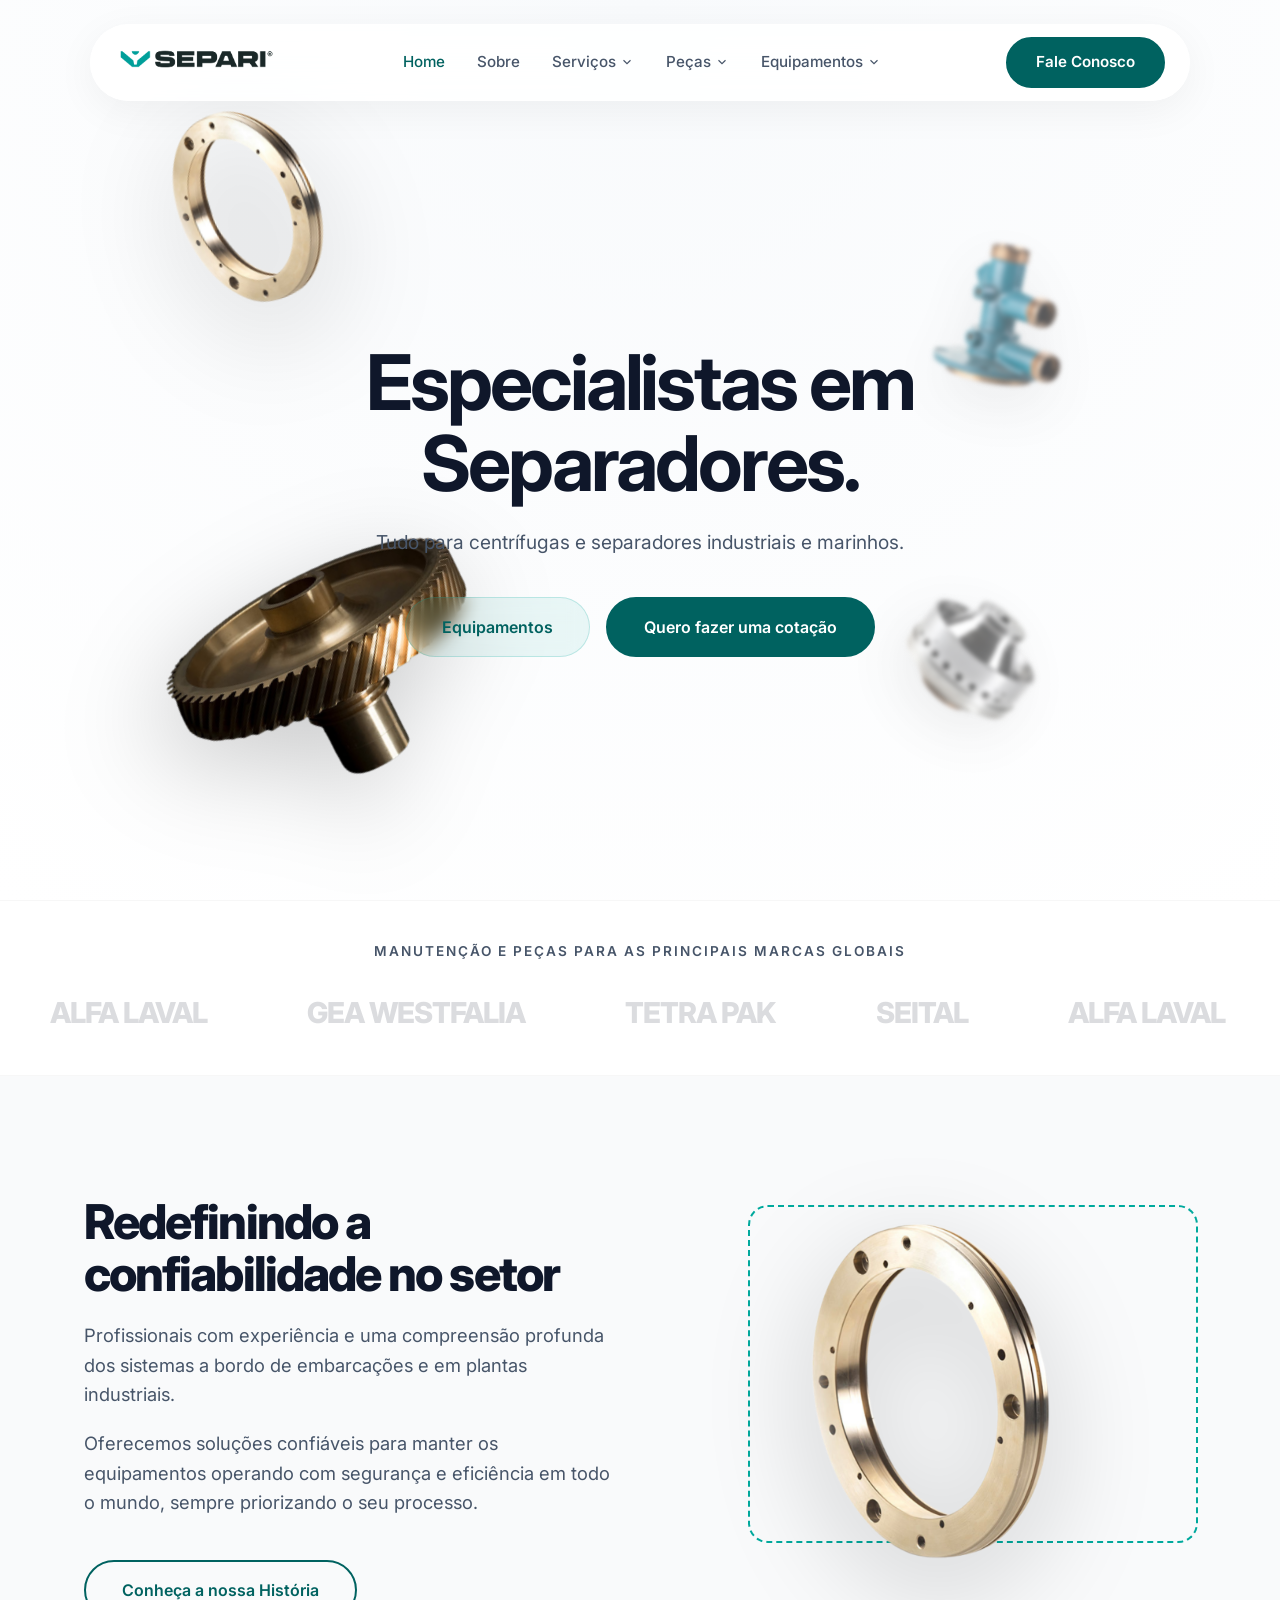
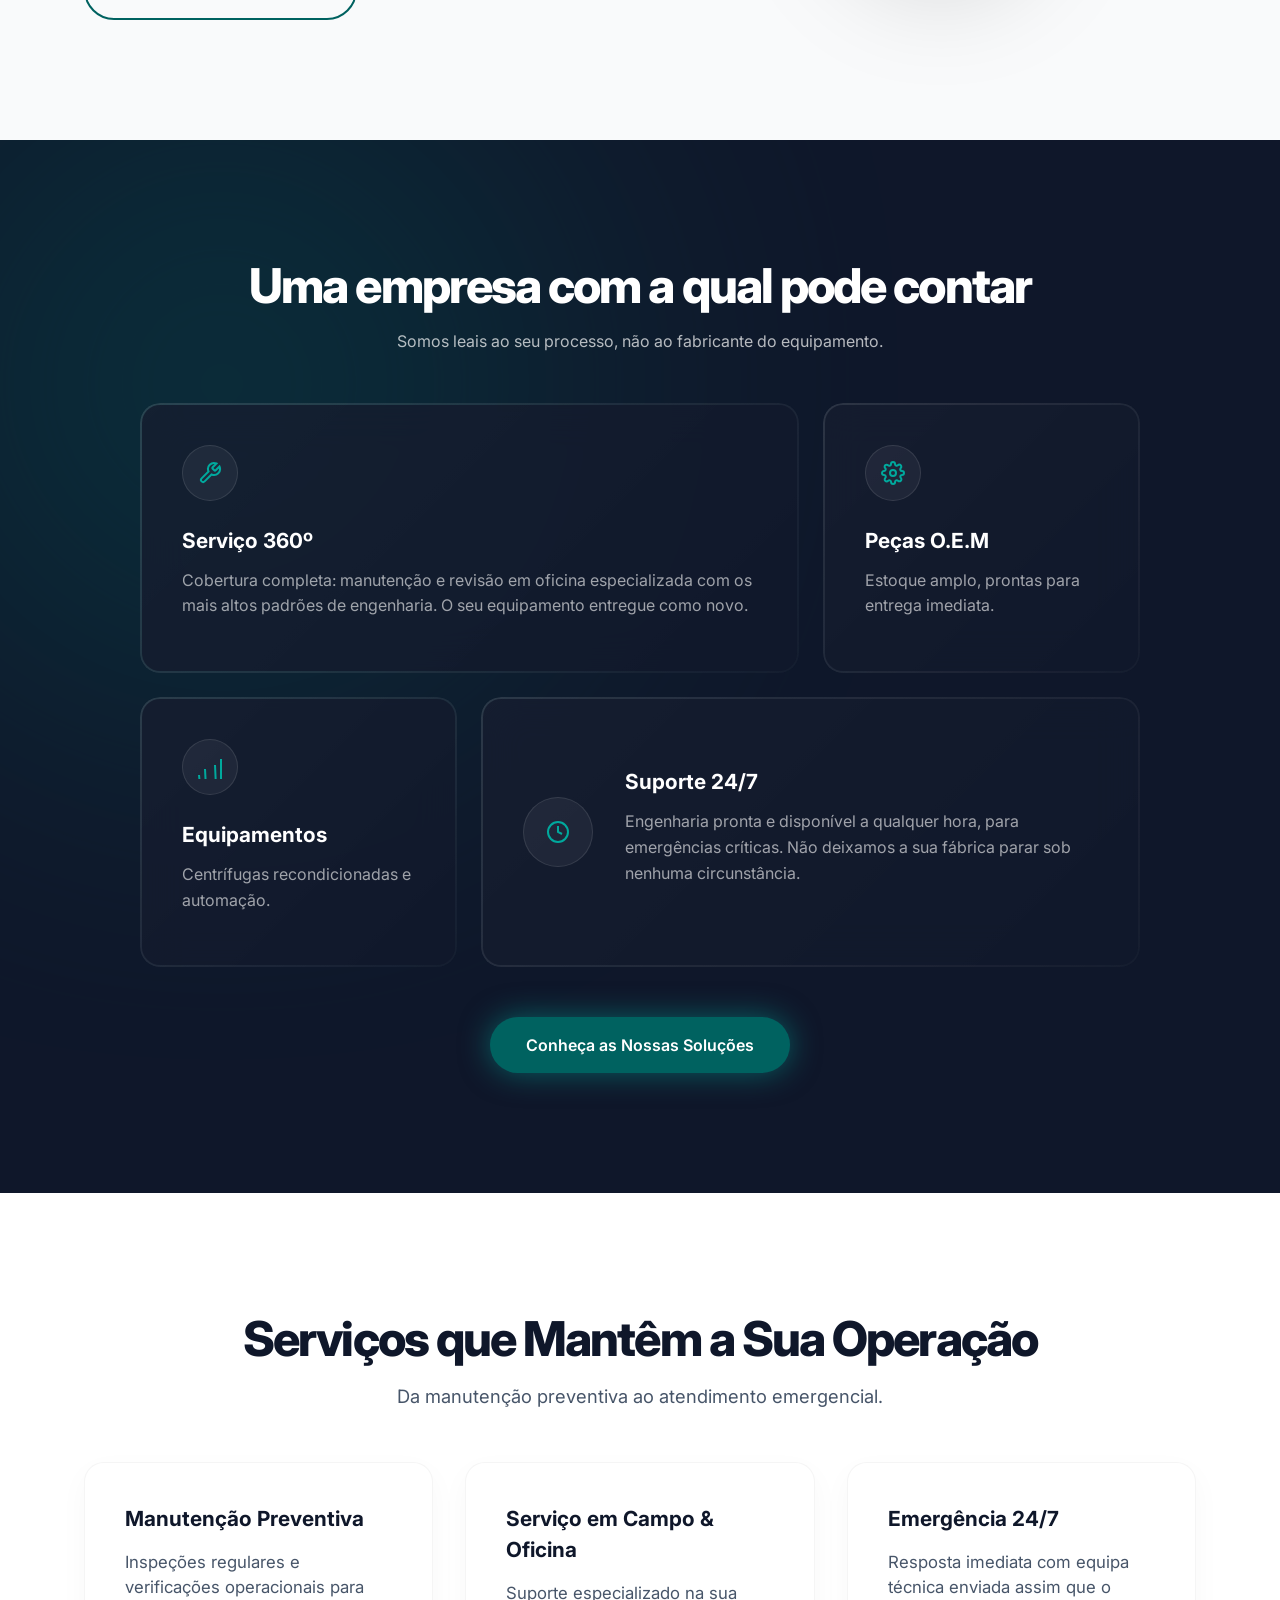
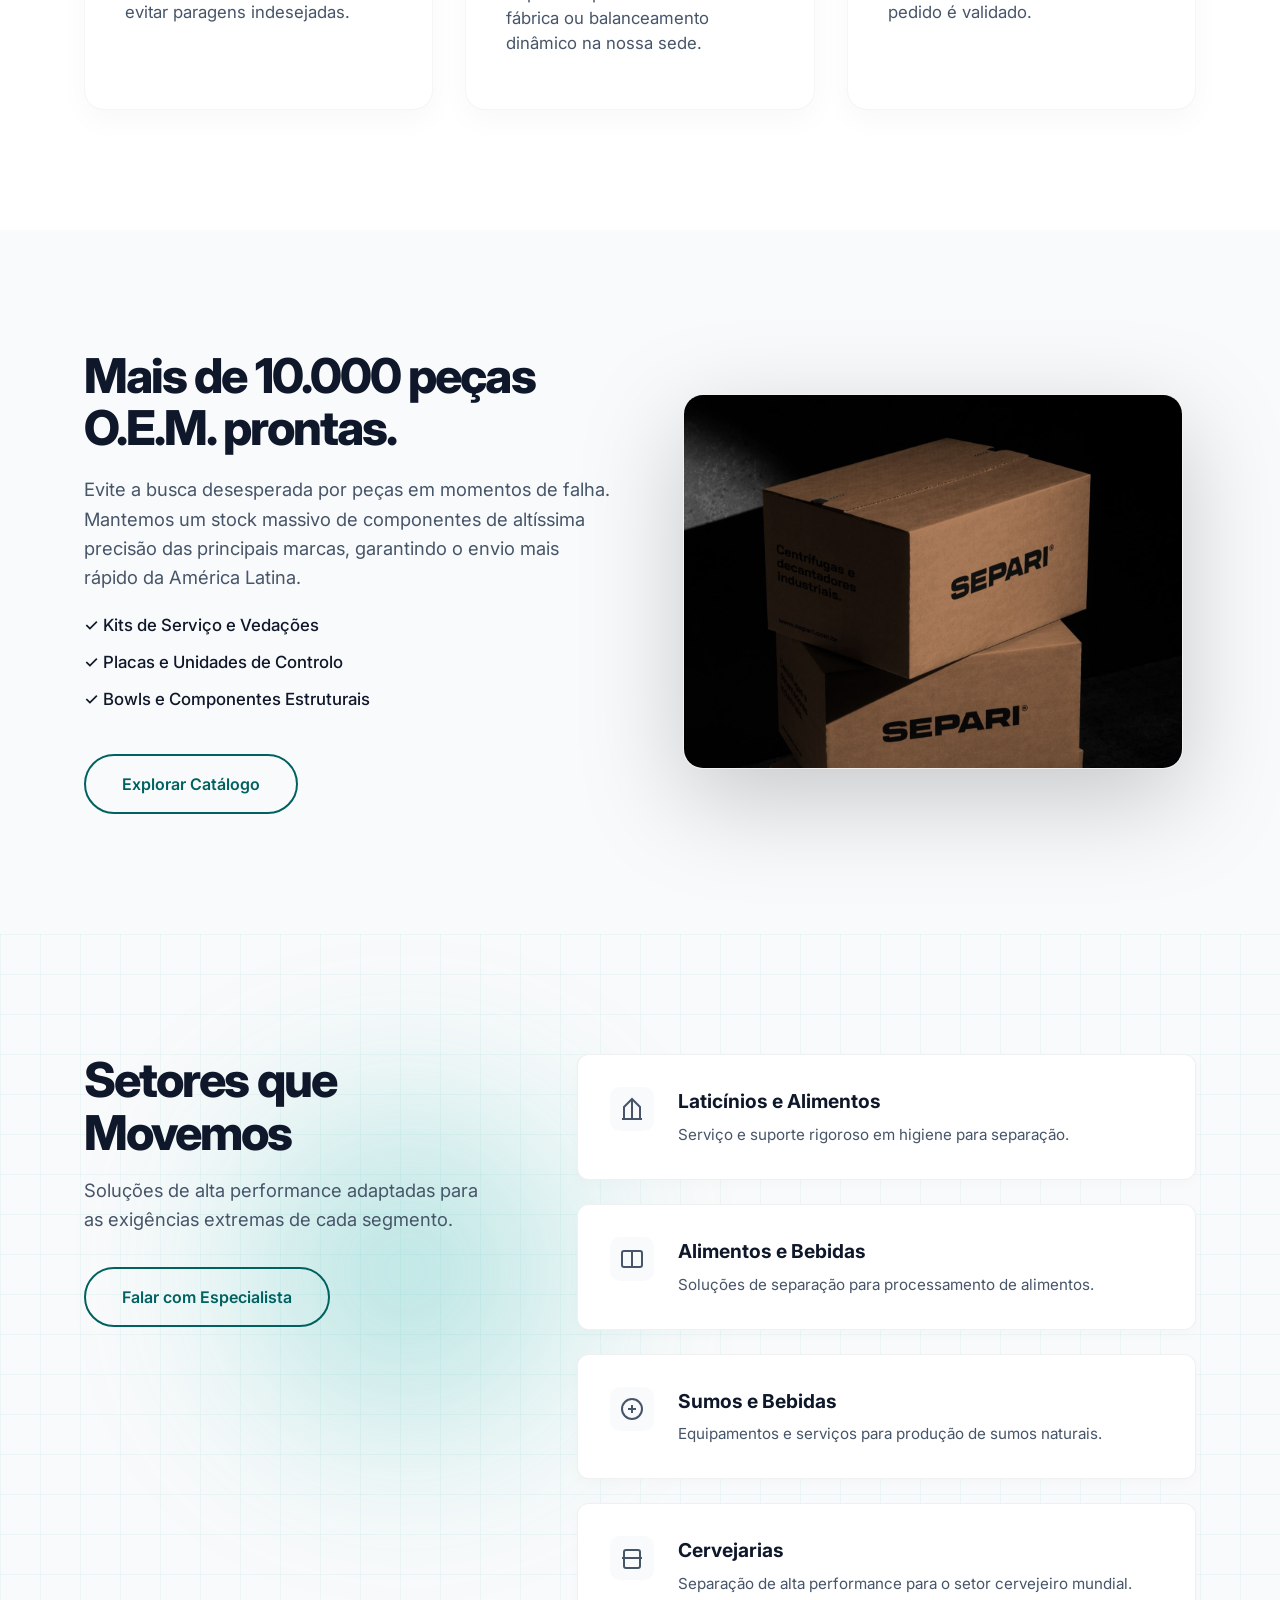
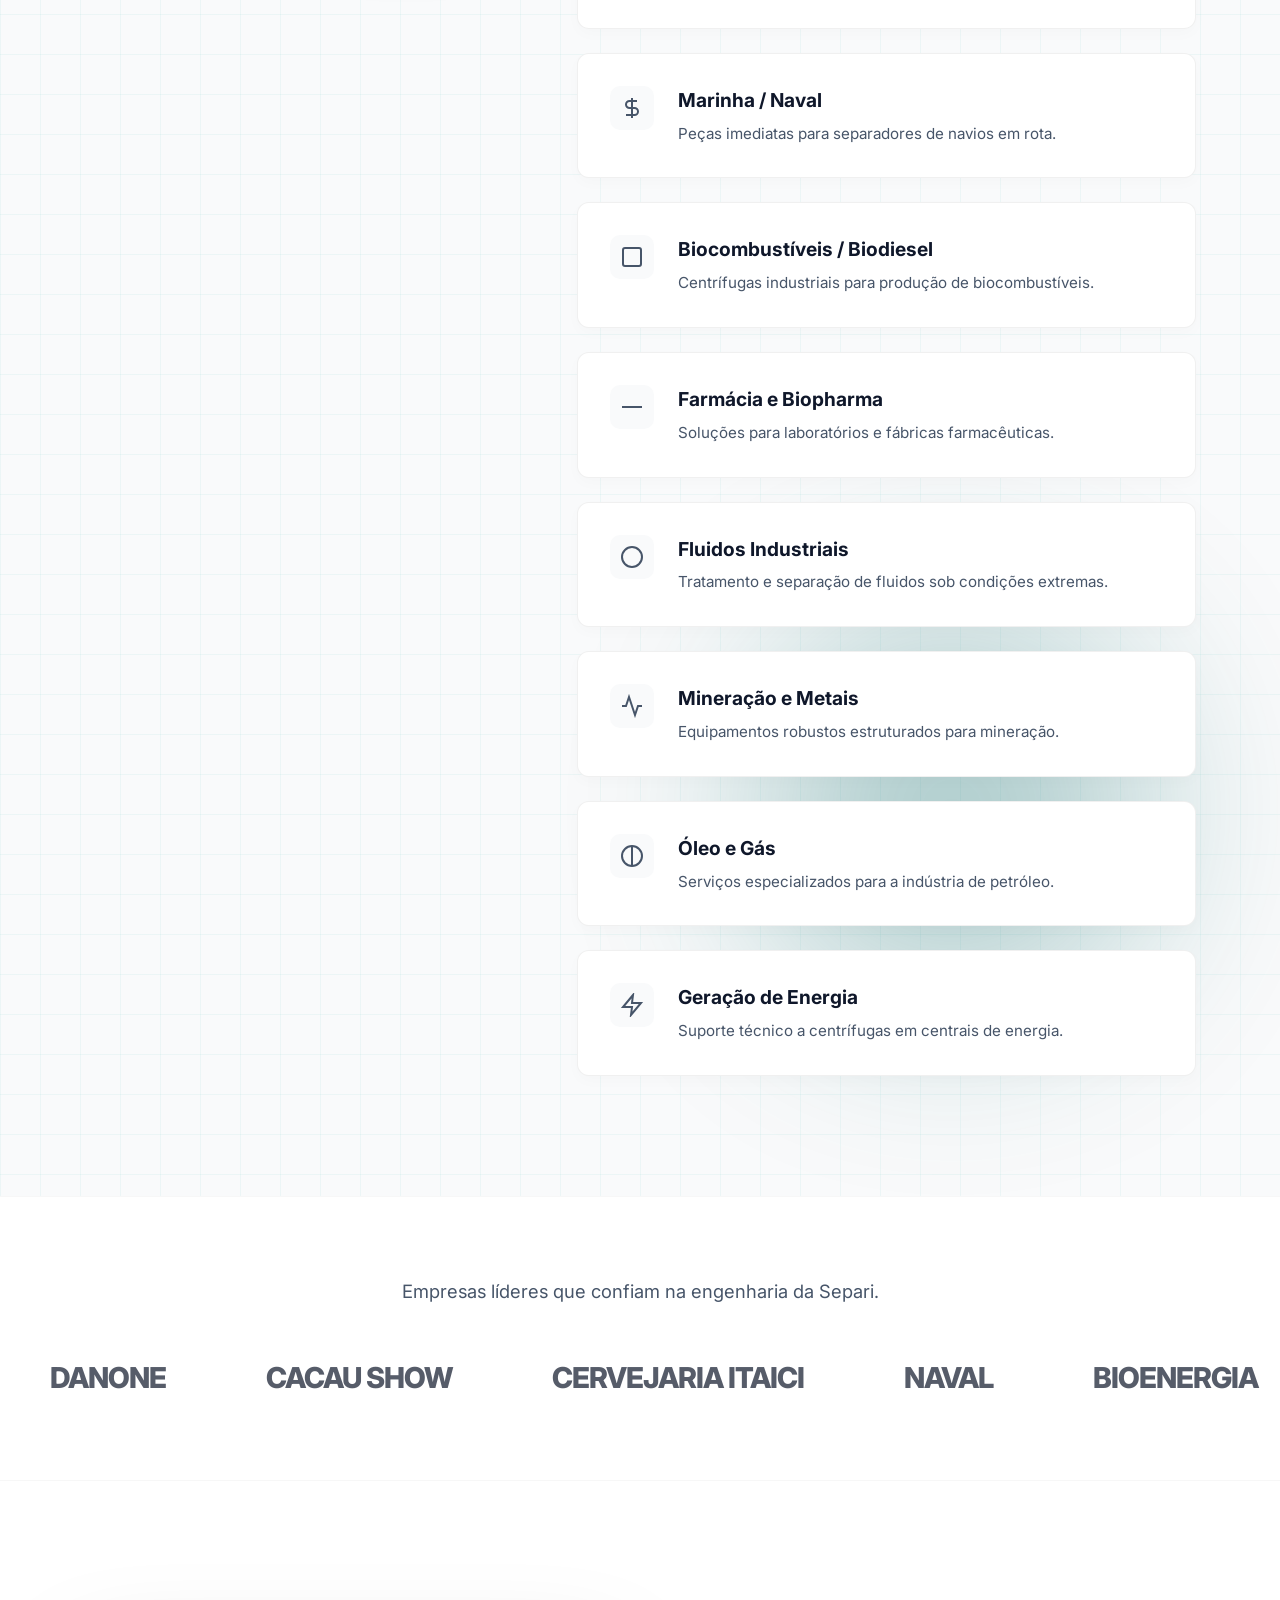
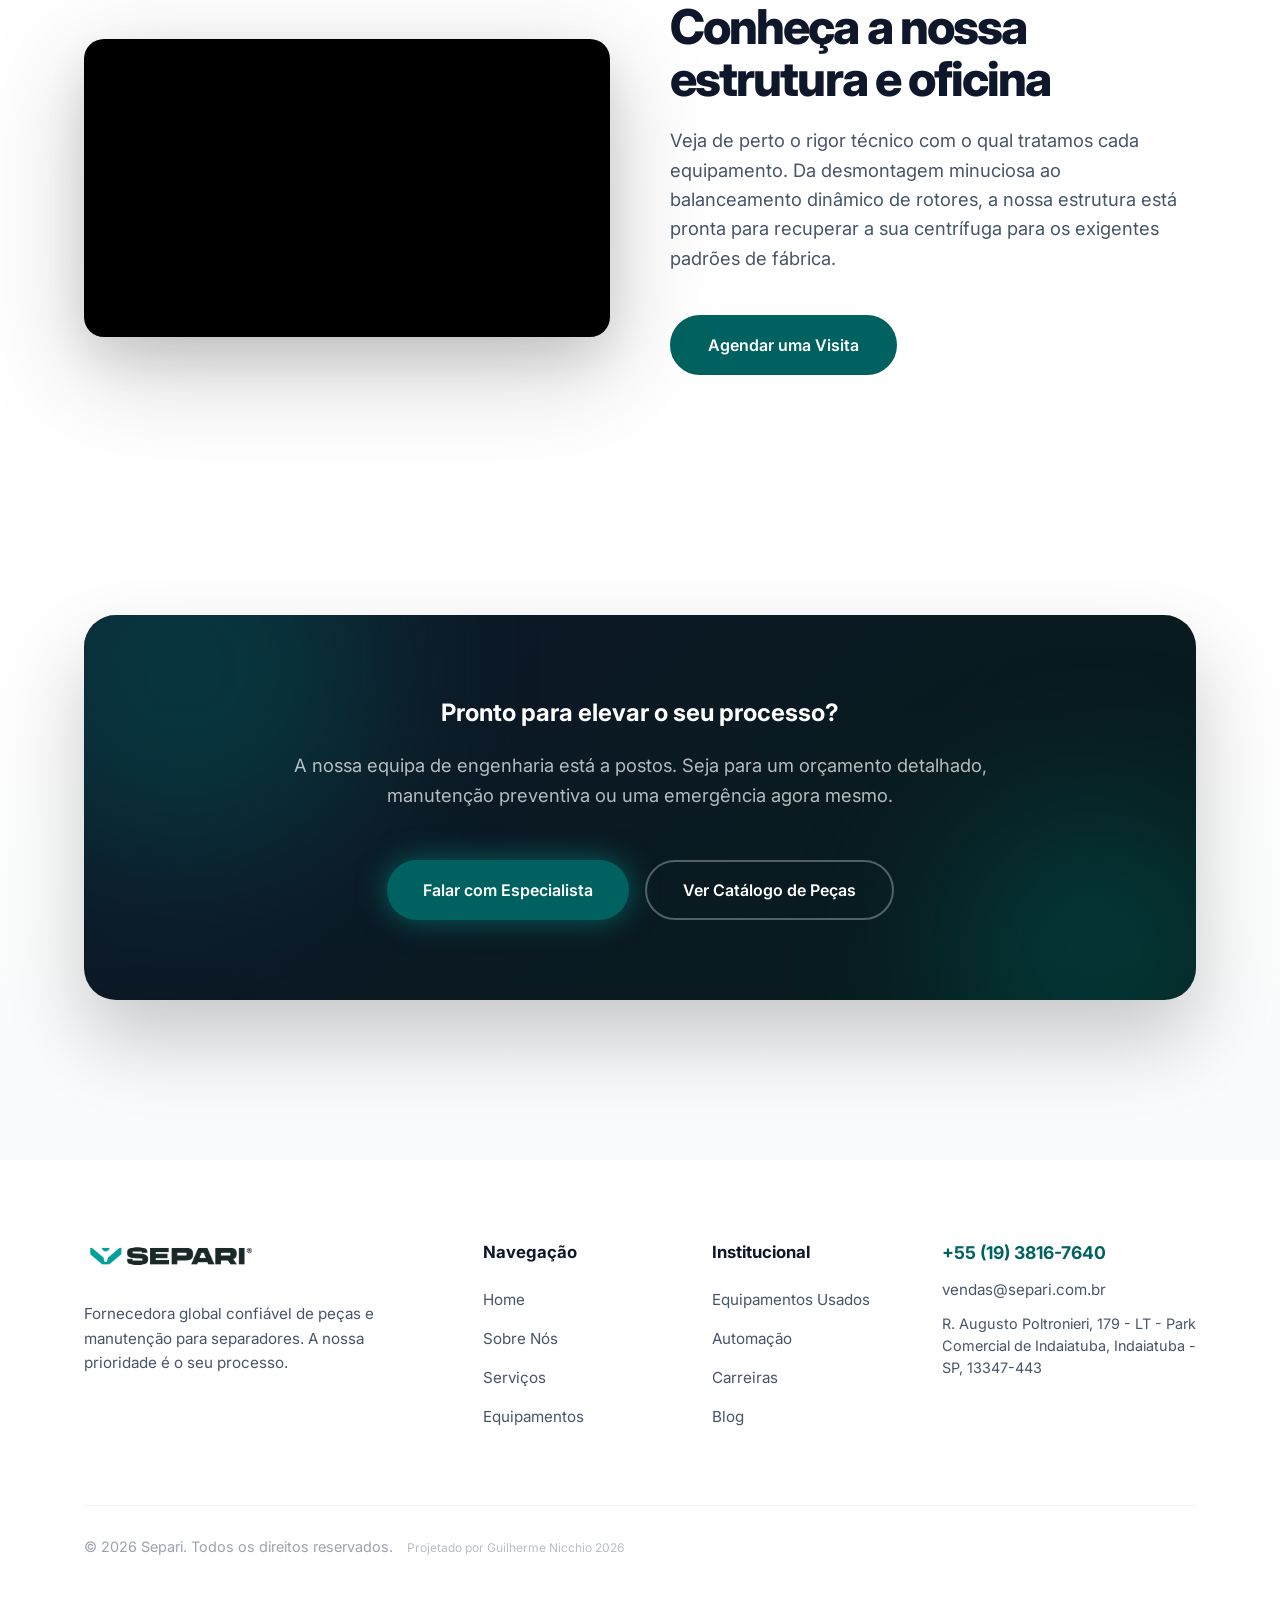
==== commit 65a9b61c: "mudancas" ====
--- a/index.html
+++ b/index.html
@@ -77,14 +77,12 @@
             <img src="5.jpg" alt="Peça 1" class="floating-img float-1 shadow-deep" style="border-radius: 50%;">
         </div>
         <div class="parallax-wrapper wrap-b parallax" data-speed="1.5">
-            <img src="2.png" alt="Peça 2" class="floating-img float-2 shadow-deep blur-sm">
+            <img src="4.png" alt="Peça 2" class="floating-img float-2 shadow-deep blur-sm">
         </div>
         <div class="parallax-wrapper wrap-c parallax" data-speed="-1.8">
             <img src="2.png" alt="Peça 3" class="floating-img float-3 shadow-deep">
         </div>
-        <div class="parallax-wrapper wrap-d parallax" data-speed="1.2">
-            <img src="6.png" alt="Peça 4" class="floating-img float-4 shadow-deep">
-        </div>
+
         <div class="parallax-wrapper wrap-e parallax" data-speed="0.8">
             <img src="3.png" alt="Peça Decorativa" class="floating-img float-1 shadow-deep blur-sm">
         </div>
--- a/style.css
+++ b/style.css
@@ -117,7 +117,13 @@
 .particle-container { position: absolute; right: 0; top: 50%; transform: translateY(-50%); width: 50%; max-width: 650px; aspect-ratio: 1/1; margin: 0; z-index: 1;}
 #particleCanvas { width: 100%; height: 100%; display: block; cursor: crosshair;}
 
-/* Imagens Flutuantes (Geral) - IMPORTANTE: z-index 0 e pointer-events none para não bugar o texto! */
+.showcase-panel { padding: 40px; border-radius: var(--radius-xl); position: relative; display: flex; align-items: center; justify-content: center; border: 1px solid rgba(255,255,255,0.1); background: rgba(255,255,255,0.02);}
+.floating-badge { position: absolute; background: rgba(255,255,255,0.9); color: var(--teal-dark); padding: 12px 20px; border-radius: var(--radius-lg); font-weight: 700; font-size: 0.95rem; box-shadow: 0 15px 30px rgba(0,0,0,0.15); display: flex; align-items: center; gap: 8px; animation: float1 5s ease-in-out infinite; z-index: 20;}
+.floating-badge svg { width: 18px; height: 18px; color: var(--teal-light);}
+.badge-top-right { top: 20px; right: -20px; animation-delay: 1s;}
+.badge-bottom-left { bottom: 30px; left: -30px; animation-delay: 2s;}
+
+/* Imagens Flutuantes (Geral) - Z-Index Fundo */
 .parallax-wrapper { position: absolute; z-index: 0; pointer-events: none; }
 .floating-img { width: 100%; height: auto; max-width: 100%; }
 .shadow-deep { filter: drop-shadow(0 30px 50px rgba(0,0,0,0.2)); }
@@ -160,7 +166,7 @@
 .about-main-img { width: 85%; height: 100%; object-fit: cover; border-radius: var(--radius-lg); z-index: 2; position: relative;}
 .about-decorator { position: absolute; top: 0; right: 0; width: 90%; height: 90%; border: 2px dashed var(--teal-light); border-radius: var(--radius-lg); z-index: 1; transform: translate(15px, -15px);}
 
-/* --- BENTO GRID CORRIGIDO --- */
+/* --- BENTO GRID --- */
 .value-prop { position: relative; background-color: var(--grey-dark); overflow: hidden; }
 .value-bg-shape { position: absolute; top: -10%; left: -10%; width: 700px; height: 700px; background: var(--teal-dark); border-radius: 50%; filter: blur(150px); opacity: 0.3; z-index: 0; pointer-events: none;}
 .value-container { position: relative; z-index: 1; }
@@ -168,7 +174,7 @@
 .bento-grid { display: grid; grid-template-columns: repeat(12, 1fr); gap: 24px; max-width: 1000px; margin: 0 auto; }
 .bento-item { position: relative; border-radius: var(--radius-lg); overflow: hidden; transition: transform 0.4s ease; padding: 2px; height: 100%; min-height: 240px;}
 
-/* Configurações Matemáticas das Colunas (Soma = 12) */
+/* Configurações Matemáticas das Colunas para Desktop (Soma = 12) */
 #home-bento .bento-large { grid-column: span 8; }
 #home-bento .bento-small-1 { grid-column: span 4; }
 #home-bento .bento-small-2 { grid-column: span 4; }
@@ -244,7 +250,7 @@
 .comparison-table th, .comparison-table td { padding: 24px 20px; border-bottom: 1px solid rgba(0,0,0,0.05); background: var(--white); }
 .equip-table th, .equip-table td { padding: 16px 20px; font-size: 0.95rem; }
 .comparison-table tbody tr:last-child td { border-bottom: none; }
-.equip-table .table-section-header td { padding: 12px 20px; font-size: 1.05rem; letter-spacing: 0.5px; text-transform: uppercase; }
+.equip-table .table-section-header td { padding: 12px 20px; font-size: 1.05rem; letter-spacing: 0.5px; text-transform: uppercase; background: var(--gray-light); color: var(--teal-dark); font-weight: 800;}
 
 .comparison-table th { font-size: 1.1rem; color: var(--grey-dark); font-weight: 700; border-bottom: 2px solid rgba(0,0,0,0.1); background: var(--gray-light);}
 .comparison-table th.bg-teal-header { background: var(--teal-dark); color: var(--white); border-bottom-color: var(--teal-dark); }
@@ -272,7 +278,7 @@
 
 /* --- BANNER PARALLAX FIXO --- */
 .banner-compra { position: relative; min-height: 400px; display: flex; align-items: center; justify-content: center; background-color: var(--grey-dark); }
-.banner-compra .parallax-bg { position: absolute; inset: 0; background-image: url('87.jpeg'); background-attachment: fixed; background-position: center; background-repeat: no-repeat; background-size: cover; z-index: 0; }
+.banner-compra .parallax-bg { position: absolute; inset: 0; background-image: url('https://images.unsplash.com/photo-1581091226825-a6a2a5aee158?ixlib=rb-4.0.3&auto=format&fit=crop&w=1920&q=80'); background-attachment: fixed; background-position: center; background-repeat: no-repeat; background-size: cover; z-index: 0; }
 .banner-compra .overlay-escuro { position: absolute; inset: 0; background: rgba(15, 23, 42, 0.85); z-index: 1; }
 
 /* --- SETORES SCROLL STICKY & TECH BACKGROUND --- */
@@ -331,10 +337,9 @@
    ========================================================================= */
 @media (max-width: 990px) {
     .bento-grid { grid-template-columns: repeat(12, 1fr); }
-    /* Grid Override Tablet */
+    /* Grid Override Tablet - Força 100% de largura para todos os itens do Bento se não couberem na tela */
     #home-bento .bento-large, #home-bento .bento-wide, #home-bento .bento-small-1, #home-bento .bento-small-2,
-    #sobre-bento .bento-small-1, #sobre-bento .bento-small-2,
-    #equipamentos .bento-small-1 { grid-column: span 12; }
+    #sobre-bento .bento-small-1, #sobre-bento .bento-small-2 { grid-column: span 12; }
     
     .sectors-sticky-layout { flex-direction: column; gap: 40px; }
     .sticky-sidebar { position: static; text-align: center; }
@@ -345,7 +350,8 @@
     .hero-internal-dark .grid-2 { display: flex; flex-direction: column; text-align: center; }
     .text-left-desktop { text-align: center; }
     .hero-ctas.justify-start { justify-content: center !important;}
-    .particle-container { position: relative; margin-top: 40px; right: 0; transform: none; max-width: 100%;}
+    
+    .particle-container { max-width: 100%; margin-top: 40px; }
     .banner-compra .parallax-bg { background-attachment: scroll; } 
 }
 
@@ -400,7 +406,7 @@
     .dropdown-menu a { padding: 12px 20px; text-align: center; display: block; width: 100%;}
     .dropdown-menu a:hover { padding-left: 20px; background: rgba(0,0,0,0.05); }
 
-    /* Imagens Flutuantes Mobile ESPALHADAS e como Fundo (z-index 0) */
+    /* Imagens Flutuantes Mobile ESPALHADAS (Home e Equipamentos) */
     .wrap-a { width: clamp(120px, 25vw, 180px); top: 10%; left: 8%; transform: rotate(-15deg); }
     .wrap-b { width: clamp(90px, 20vw, 140px); top: 22%; right: 5%; transform: rotate(10deg); }
     .wrap-c { width: clamp(160px, 35vw, 240px); bottom: 10%; left: 5%; transform: rotate(20deg); }
@@ -413,15 +419,10 @@
     .hero-text h1 { font-size: 2.5rem; }
     .about-image-wrapper { height: auto; }
 
-    /* PARALLAX PARTICLES MOBILE (FUNDO INTEIRO) */
-    .particle-container { position: absolute; inset: 0; width: 100%; height: 100%; max-width: 100%; margin: 0; opacity: 0.6; z-index: 0; pointer-events: none;}
-
-    /* Bento Grid Mobile */
+    /* Bento Grid Mobile (Removido o efeito torto/escadinha) */
     .bento-grid { gap: 20px; display: flex; flex-direction: column;}
-    .bento-item { margin-bottom: 10px; box-shadow: 0 10px 20px rgba(0,0,0,0.1);}
-    .bento-grid > div:nth-child(even) { transform: translateX(10px); }
-    .bento-grid > div:nth-child(odd) { transform: translateX(-10px); }
-    .bento-grid > div:hover { transform: translateY(-5px); }
+    .bento-item { margin-bottom: 10px; box-shadow: 0 10px 20px rgba(0,0,0,0.1); transition: transform 0.3s ease;}
+    .bento-item:hover { transform: translateY(-5px); }
     .bento-content { padding: 24px; }
     .bento-item h3 { font-size: 1.2rem; }
     .flex-row { flex-direction: column; align-items: flex-start; gap: 16px; text-align: left;}
@@ -438,7 +439,7 @@
     .comparison-table th { font-size: 0.7rem !important; }
     .comparison-table .table-sub { display: none;} 
     
-    /* Regra para Tabela Equipamentos Mobile */
+    /* Regra para Tabela Equipamentos Mobile (Texto Quebra Linha) */
     .equip-table th, .equip-table td { font-size: 0.85rem !important; white-space: normal !important; }
     .equip-table .table-section-header td { font-size: 0.9rem !important; }
     .equip-text-spacing { margin-bottom: 50px; }
@@ -463,4 +464,4 @@
     .footer-credit { margin-left: 0; display: block;}
     .timeline { padding-left: 20px; }
     .timeline-dot { left: -27px; }
-}
+}
